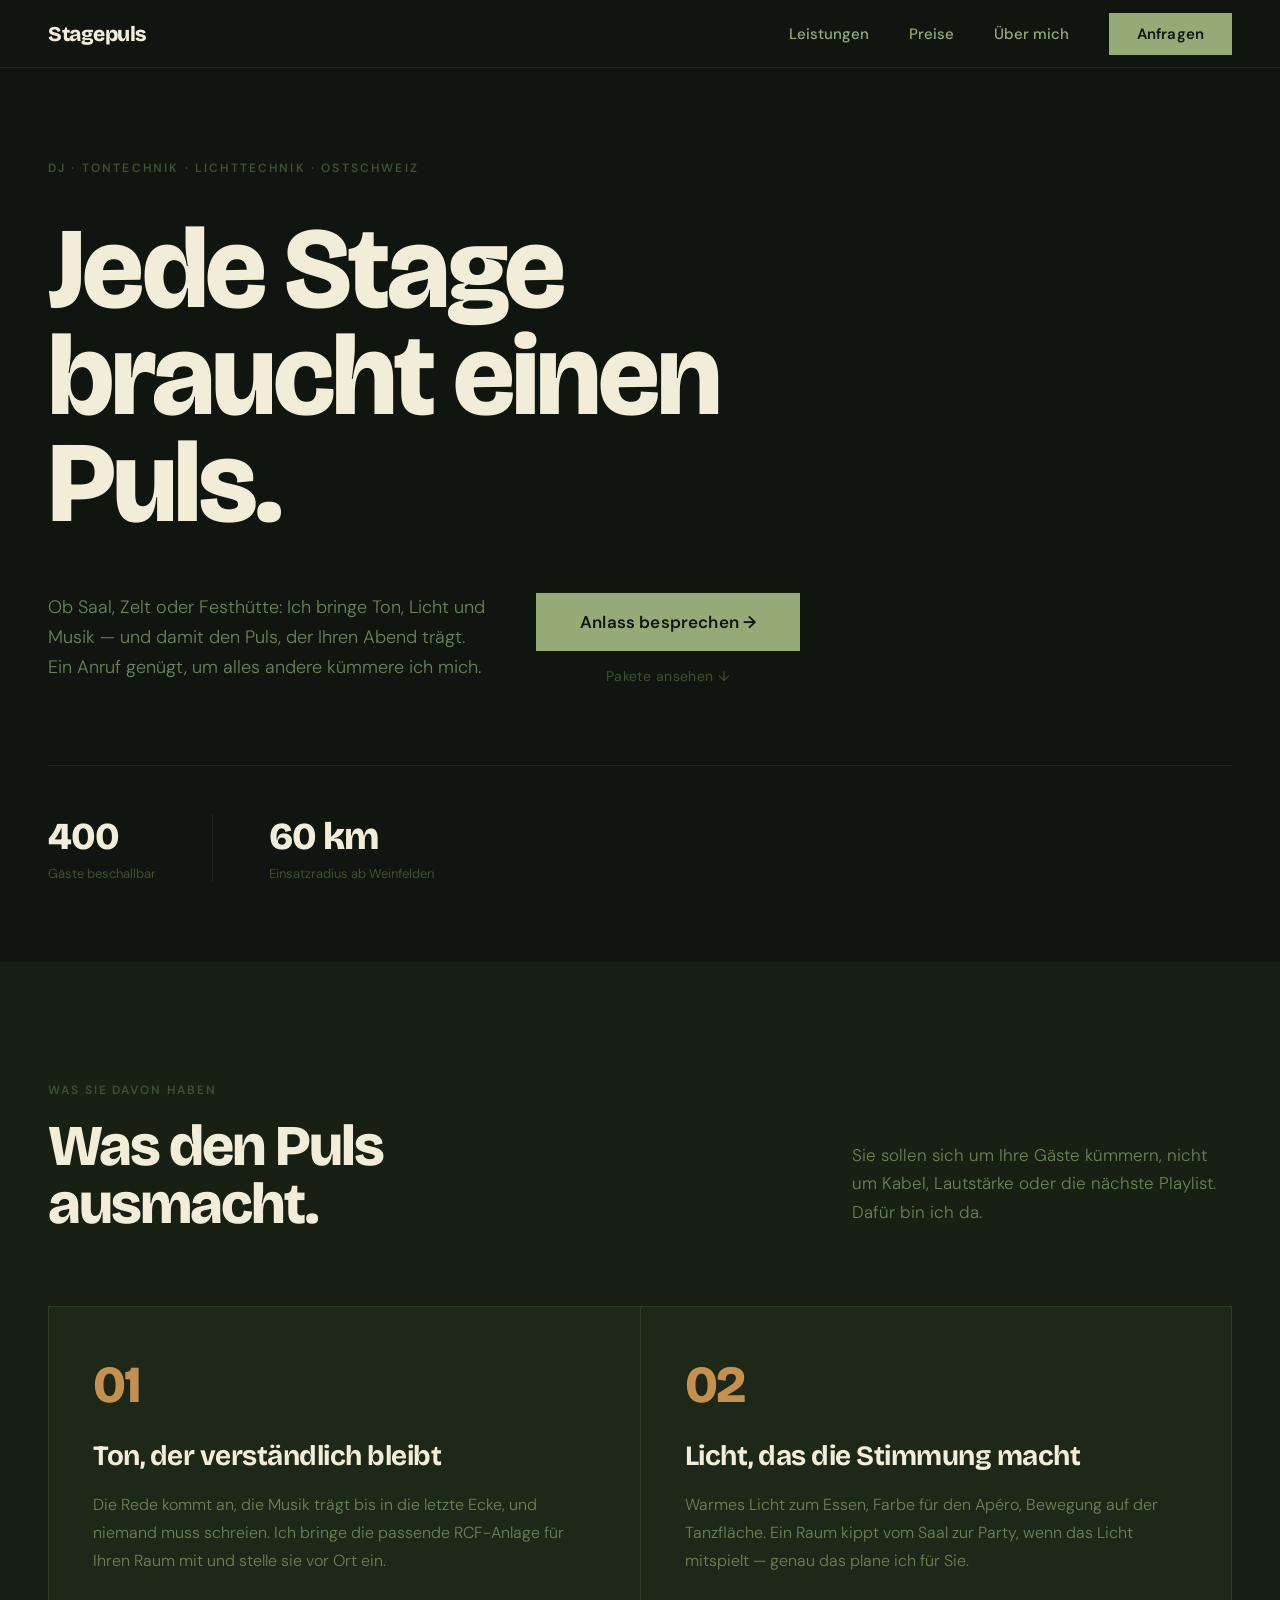
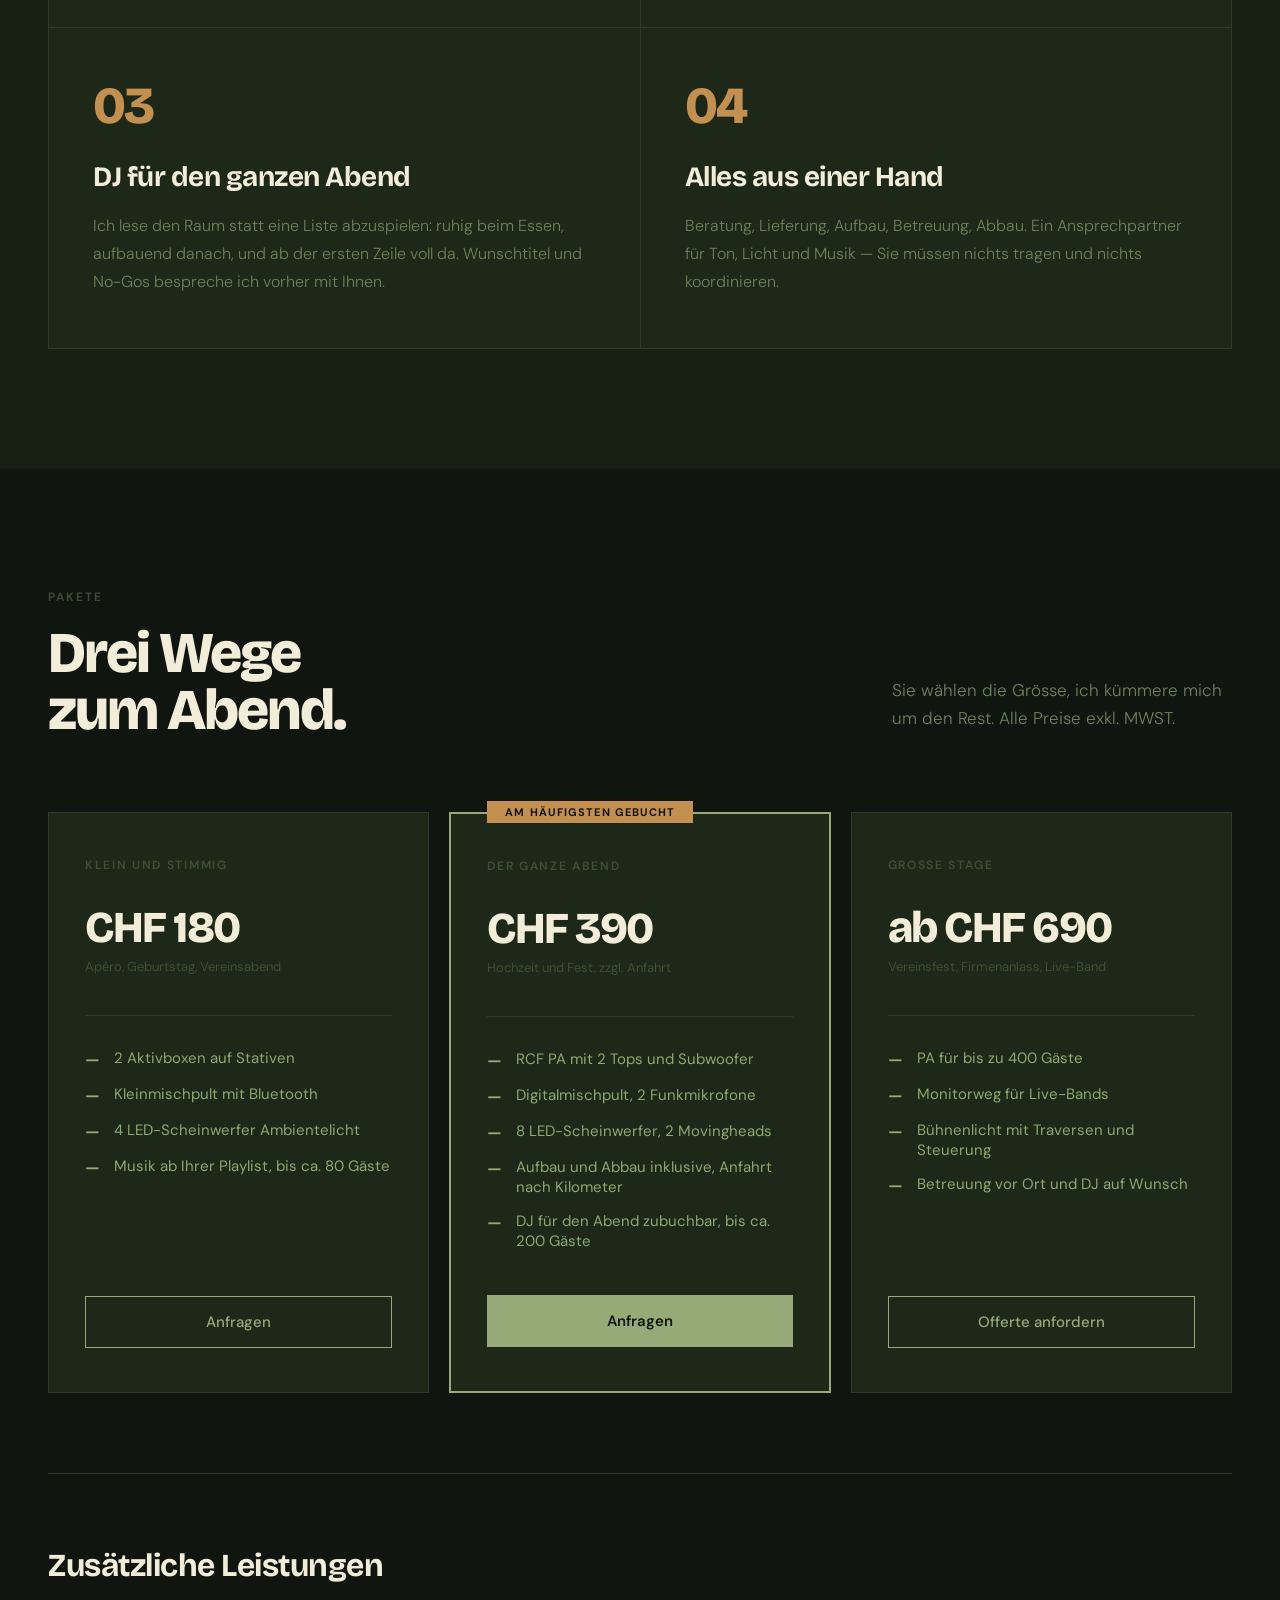
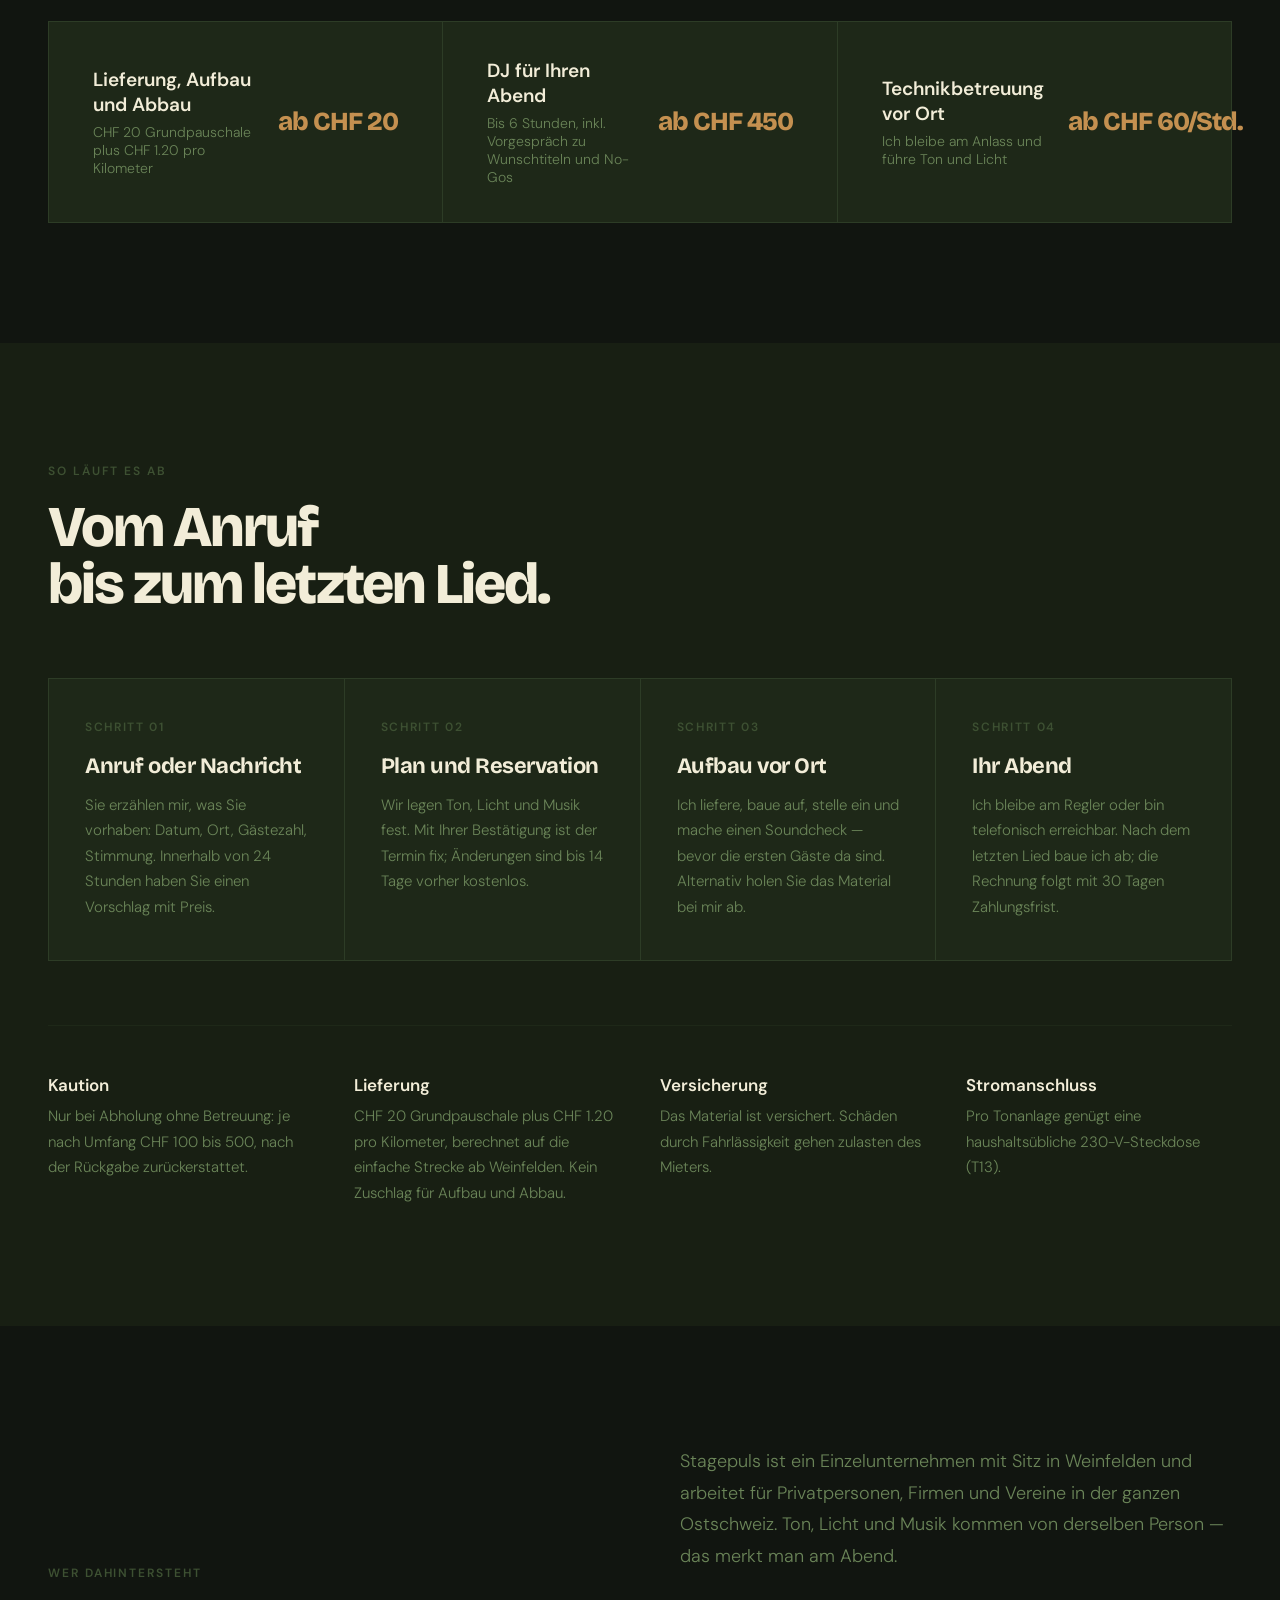
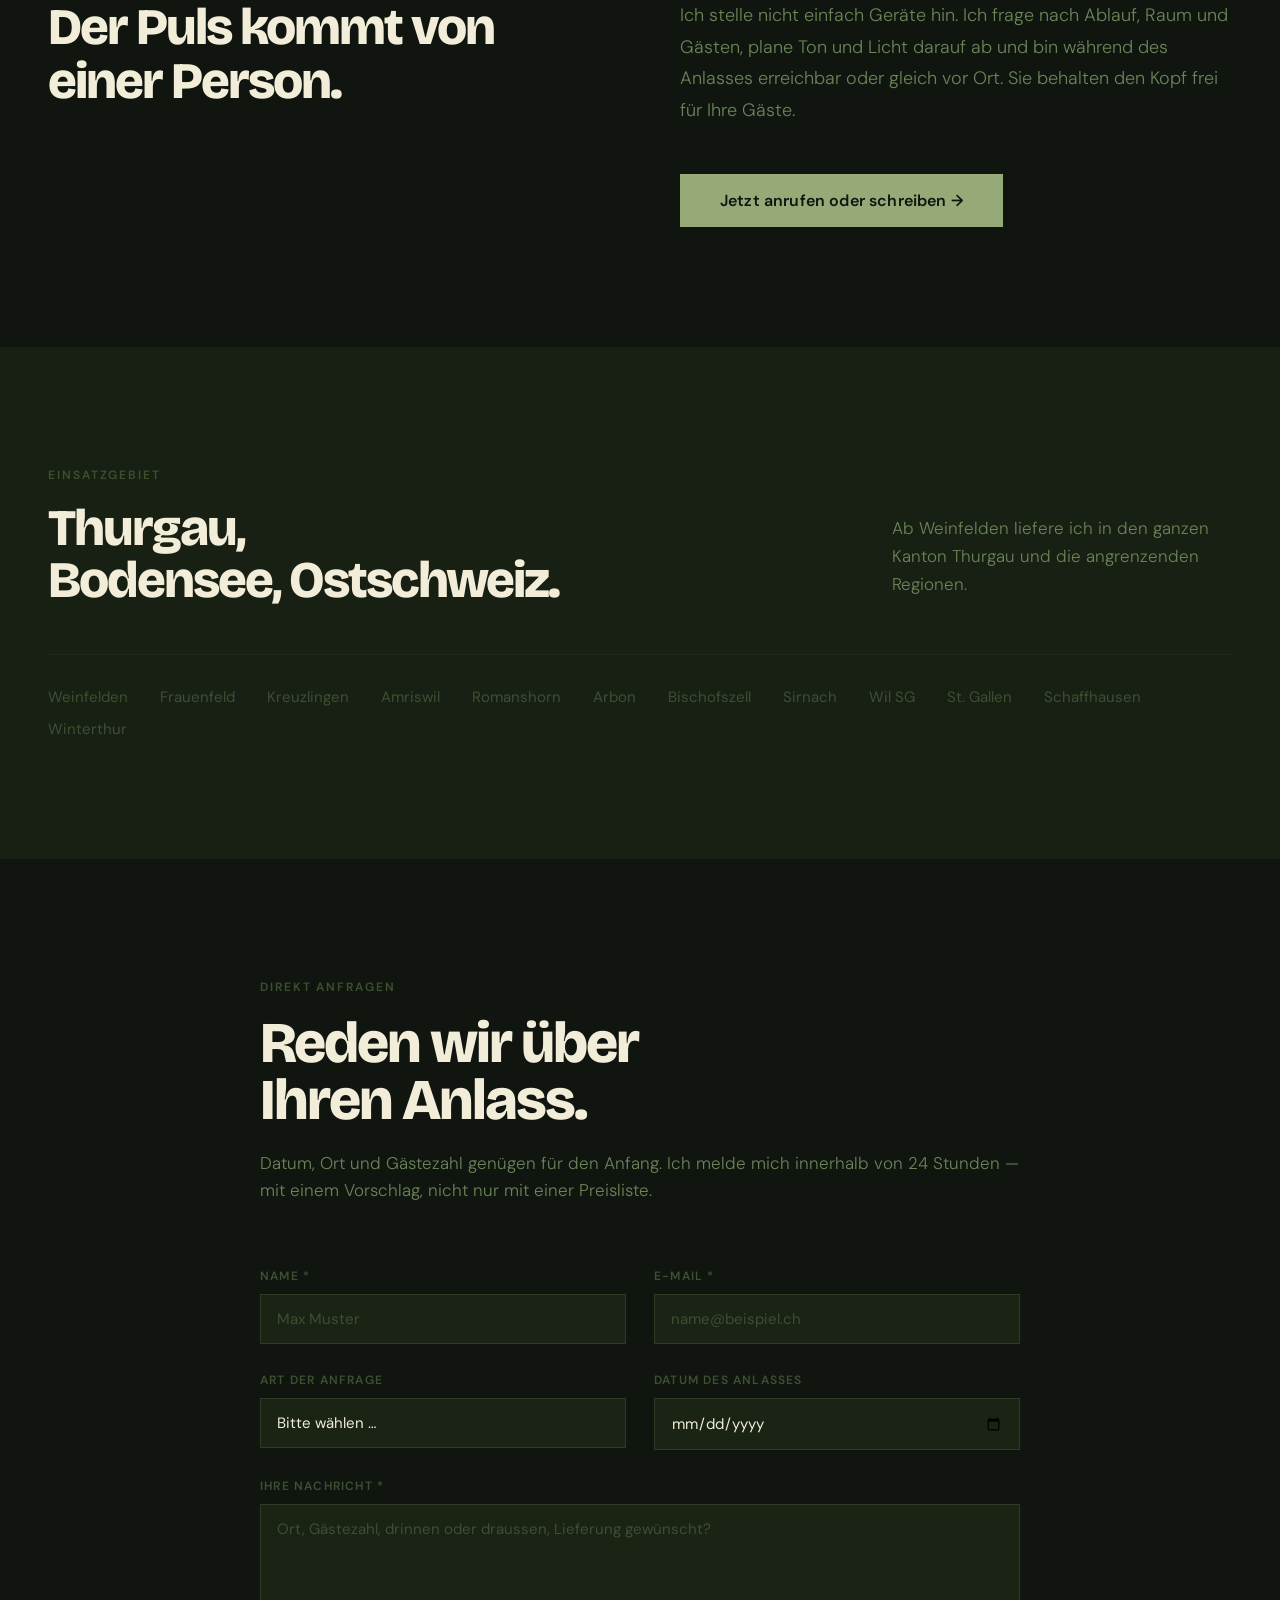
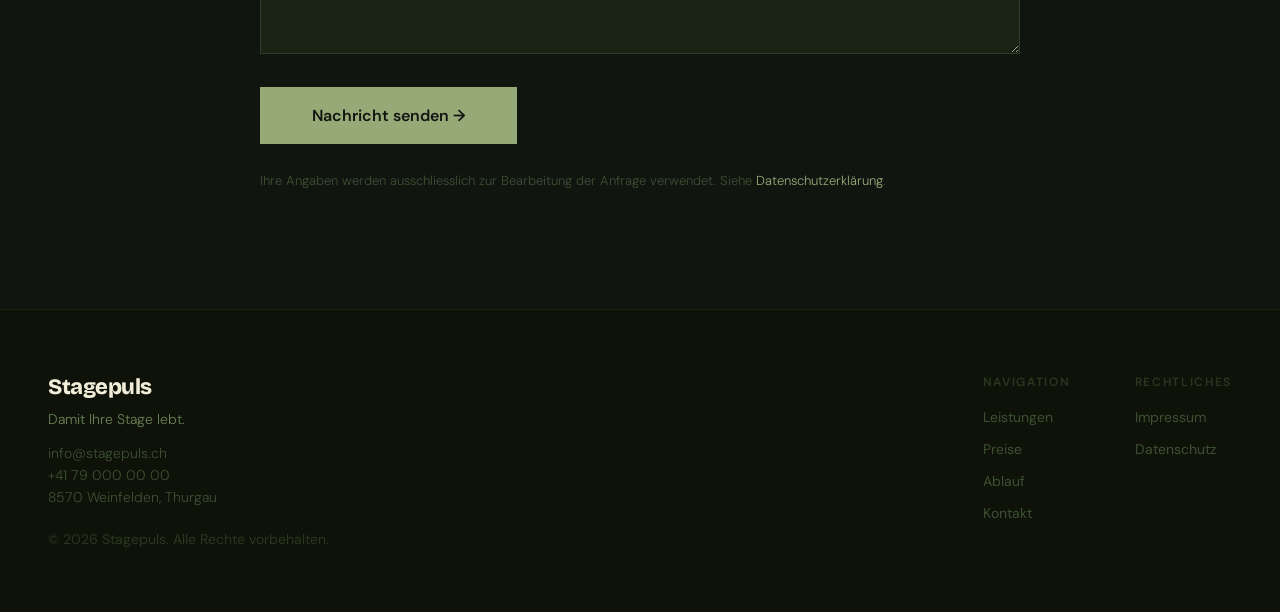
==== index.html @ b359ba01 "Add Stagepuls website as static HTML/CSS/JS Converts the design canvas draft into a plain multi-page" ====
<!DOCTYPE html>
<html lang="de-CH">
<head>
<meta charset="utf-8">
<meta name="viewport" content="width=device-width, initial-scale=1">
<title>Stagepuls — DJ, Ton- und Lichttechnik für Ihren Anlass | Weinfelden, Thurgau</title>
<meta name="description" content="Stagepuls aus Weinfelden sorgt für Stimmung: DJ, Tonanlagen (RCF) und Lichttechnik (Eurolite) für Hochzeiten, Firmenanlässe und Vereinsfeste in Thurgau, am Bodensee und in der Ostschweiz — geliefert, aufgebaut und betreut.">
<meta name="keywords" content="DJ Thurgau, DJ Hochzeit Ostschweiz, PA-System mieten Thurgau, Lichttechnik mieten Weinfelden, Eventtechnik Ostschweiz, Tonanlage mieten Bodensee">
<link rel="canonical" href="https://stagepuls.ch/">
<link rel="preconnect" href="https://fonts.googleapis.com">
<link rel="preconnect" href="https://fonts.gstatic.com" crossorigin>
<link href="https://fonts.googleapis.com/css2?family=Bricolage+Grotesque:opsz,wght@12..96,400;12..96,600;12..96,700;12..96,800&family=DM+Sans:wght@300;400;500;600&display=swap" rel="stylesheet">
<link rel="stylesheet" href="assets/style.css">
</head>
<body>

<nav class="nav">
  <a href="#" class="nav__logo">Stagepuls</a>
  <div class="nav__links">
    <a href="#leistungen" class="nav__link">Leistungen</a>
    <a href="#preise" class="nav__link">Preise</a>
    <a href="#ueber" class="nav__link">Über mich</a>
    <button type="button" class="btn btn--primary" data-open-modal>Anfragen</button>
  </div>
</nav>

<section class="hero">
  <div class="hero__inner">
    <p class="hero__eyebrow" data-hero-animate data-delay="0">DJ · Tontechnik · Lichttechnik · Ostschweiz</p>
    <h1 class="hero__title" data-hero-animate data-delay="80">Jede Stage<br>braucht einen<br>Puls.</h1>
    <div class="hero__row" data-hero-animate data-delay="160">
      <p class="hero__lead">Ob Saal, Zelt oder Festhütte: Ich bringe Ton, Licht und Musik — und damit den Puls, der Ihren Abend trägt. Ein Anruf genügt, um alles andere kümmere ich mich.</p>
      <div class="hero__actions">
        <button type="button" class="btn btn--primary btn--hero" data-open-modal>Anlass besprechen →</button>
        <a href="#preise" class="hero__link">Pakete ansehen ↓</a>
      </div>
    </div>
    <div class="hero__stats" data-hero-animate data-delay="240">
      <div class="hero__stat">
        <p class="hero__stat-num">400</p>
        <p class="hero__stat-label">Gäste beschallbar</p>
      </div>
      <div class="hero__stat">
        <p class="hero__stat-num">60 km</p>
        <p class="hero__stat-label">Einsatzradius ab Weinfelden</p>
      </div>
    </div>
  </div>
</section>

<section id="leistungen" class="section section--dark">
  <div class="section__inner">
    <div class="section__head" data-animate data-delay="0">
      <div>
        <p class="eyebrow">Was Sie davon haben</p>
        <h2 class="section__title">Was den Puls<br>ausmacht.</h2>
      </div>
      <p class="section__desc">Sie sollen sich um Ihre Gäste kümmern, nicht um Kabel, Lautstärke oder die nächste Playlist. Dafür bin ich da.</p>
    </div>
    <div class="grid-2">
      <div class="card" data-animate data-delay="0">
        <p class="card__num">01</p>
        <h3 class="card__title">Ton, der verständlich bleibt</h3>
        <p class="card__text">Die Rede kommt an, die Musik trägt bis in die letzte Ecke, und niemand muss schreien. Ich bringe die passende RCF-Anlage für Ihren Raum mit und stelle sie vor Ort ein.</p>
      </div>
      <div class="card" data-animate data-delay="100">
        <p class="card__num">02</p>
        <h3 class="card__title">Licht, das die Stimmung macht</h3>
        <p class="card__text">Warmes Licht zum Essen, Farbe für den Apéro, Bewegung auf der Tanzfläche. Ein Raum kippt vom Saal zur Party, wenn das Licht mitspielt — genau das plane ich für Sie.</p>
      </div>
      <div class="card" data-animate data-delay="200">
        <p class="card__num">03</p>
        <h3 class="card__title">DJ für den ganzen Abend</h3>
        <p class="card__text">Ich lese den Raum statt eine Liste abzuspielen: ruhig beim Essen, aufbauend danach, und ab der ersten Zeile voll da. Wunschtitel und No-Gos bespreche ich vorher mit Ihnen.</p>
      </div>
      <div class="card" data-animate data-delay="300">
        <p class="card__num">04</p>
        <h3 class="card__title">Alles aus einer Hand</h3>
        <p class="card__text">Beratung, Lieferung, Aufbau, Betreuung, Abbau. Ein Ansprechpartner für Ton, Licht und Musik — Sie müssen nichts tragen und nichts koordinieren.</p>
      </div>
    </div>
  </div>
</section>

<section id="preise" class="section section--darker">
  <div class="section__inner">
    <div data-animate data-delay="0">
      <p class="eyebrow">Pakete</p>
      <div class="section__head">
        <h2 class="section__title">Drei Wege<br>zum Abend.</h2>
        <p class="section__desc" style="max-width:340px;">Sie wählen die Grösse, ich kümmere mich um den Rest. Alle Preise exkl. MWST.</p>
      </div>
    </div>

    <div class="pricing-grid">

      <div class="price-card" data-animate data-delay="0">
        <p class="price-card__label">Klein und stimmig</p>
        <p class="price-card__price">CHF 180</p>
        <p class="price-card__sub">Apéro, Geburtstag, Vereinsabend</p>
        <div class="price-card__list">
          <div class="price-card__item"><span class="price-card__dash">—</span><p class="price-card__item-text">2 Aktivboxen auf Stativen</p></div>
          <div class="price-card__item"><span class="price-card__dash">—</span><p class="price-card__item-text">Kleinmischpult mit Bluetooth</p></div>
          <div class="price-card__item"><span class="price-card__dash">—</span><p class="price-card__item-text">4 LED-Scheinwerfer Ambientelicht</p></div>
          <div class="price-card__item"><span class="price-card__dash">—</span><p class="price-card__item-text">Musik ab Ihrer Playlist, bis ca. 80 Gäste</p></div>
        </div>
        <button type="button" class="btn--outline" data-open-modal>Anfragen</button>
      </div>

      <div class="price-card price-card--featured" data-animate data-delay="100">
        <div class="price-card__badge">Am häufigsten gebucht</div>
        <p class="price-card__label">Der ganze Abend</p>
        <p class="price-card__price">CHF 390</p>
        <p class="price-card__sub">Hochzeit und Fest, zzgl. Anfahrt</p>
        <div class="price-card__list">
          <div class="price-card__item"><span class="price-card__dash">—</span><p class="price-card__item-text">RCF PA mit 2 Tops und Subwoofer</p></div>
          <div class="price-card__item"><span class="price-card__dash">—</span><p class="price-card__item-text">Digitalmischpult, 2 Funkmikrofone</p></div>
          <div class="price-card__item"><span class="price-card__dash">—</span><p class="price-card__item-text">8 LED-Scheinwerfer, 2 Movingheads</p></div>
          <div class="price-card__item"><span class="price-card__dash">—</span><p class="price-card__item-text">Aufbau und Abbau inklusive, Anfahrt nach Kilometer</p></div>
          <div class="price-card__item"><span class="price-card__dash">—</span><p class="price-card__item-text">DJ für den Abend zubuchbar, bis ca. 200 Gäste</p></div>
        </div>
        <button type="button" class="btn--filled" data-open-modal>Anfragen</button>
      </div>

      <div class="price-card" data-animate data-delay="200">
        <p class="price-card__label">Grosse Stage</p>
        <p class="price-card__price">ab CHF 690</p>
        <p class="price-card__sub">Vereinsfest, Firmenanlass, Live-Band</p>
        <div class="price-card__list">
          <div class="price-card__item"><span class="price-card__dash">—</span><p class="price-card__item-text">PA für bis zu 400 Gäste</p></div>
          <div class="price-card__item"><span class="price-card__dash">—</span><p class="price-card__item-text">Monitorweg für Live-Bands</p></div>
          <div class="price-card__item"><span class="price-card__dash">—</span><p class="price-card__item-text">Bühnenlicht mit Traversen und Steuerung</p></div>
          <div class="price-card__item"><span class="price-card__dash">—</span><p class="price-card__item-text">Betreuung vor Ort und DJ auf Wunsch</p></div>
        </div>
        <button type="button" class="btn--outline" data-open-modal>Offerte anfordern</button>
      </div>

    </div>

    <div class="extras" data-animate data-delay="0">
      <h3 class="extras__title">Zusätzliche Leistungen</h3>
      <div class="extras-grid">
        <div class="extra-item">
          <div>
            <p class="extra-item__title">Lieferung, Aufbau und Abbau</p>
            <p class="extra-item__desc">CHF 20 Grundpauschale plus CHF 1.20 pro Kilometer</p>
          </div>
          <p class="extra-item__price">ab CHF 20</p>
        </div>
        <div class="extra-item">
          <div>
            <p class="extra-item__title">DJ für Ihren Abend</p>
            <p class="extra-item__desc">Bis 6 Stunden, inkl. Vorgespräch zu Wunschtiteln und No-Gos</p>
          </div>
          <p class="extra-item__price">ab CHF 450</p>
        </div>
        <div class="extra-item">
          <div>
            <p class="extra-item__title">Technikbetreuung vor Ort</p>
            <p class="extra-item__desc">Ich bleibe am Anlass und führe Ton und Licht</p>
          </div>
          <p class="extra-item__price">ab CHF 60/Std.</p>
        </div>
      </div>
    </div>
  </div>
</section>

<section id="ablauf" class="section section--dark">
  <div class="section__inner">
    <div data-animate data-delay="0" style="margin-bottom:64px;">
      <p class="eyebrow">So läuft es ab</p>
      <h2 class="section__title">Vom Anruf<br>bis zum letzten Lied.</h2>
    </div>
    <div class="steps-grid">
      <div class="step" data-animate data-delay="0">
        <p class="step__label">Schritt 01</p>
        <h3 class="step__title">Anruf oder Nachricht</h3>
        <p class="step__text">Sie erzählen mir, was Sie vorhaben: Datum, Ort, Gästezahl, Stimmung. Innerhalb von 24 Stunden haben Sie einen Vorschlag mit Preis.</p>
      </div>
      <div class="step" data-animate data-delay="80">
        <p class="step__label">Schritt 02</p>
        <h3 class="step__title">Plan und Reservation</h3>
        <p class="step__text">Wir legen Ton, Licht und Musik fest. Mit Ihrer Bestätigung ist der Termin fix; Änderungen sind bis 14 Tage vorher kostenlos.</p>
      </div>
      <div class="step" data-animate data-delay="160">
        <p class="step__label">Schritt 03</p>
        <h3 class="step__title">Aufbau vor Ort</h3>
        <p class="step__text">Ich liefere, baue auf, stelle ein und mache einen Soundcheck — bevor die ersten Gäste da sind. Alternativ holen Sie das Material bei mir ab.</p>
      </div>
      <div class="step" data-animate data-delay="240">
        <p class="step__label">Schritt 04</p>
        <h3 class="step__title">Ihr Abend</h3>
        <p class="step__text">Ich bleibe am Regler oder bin telefonisch erreichbar. Nach dem letzten Lied baue ich ab; die Rechnung folgt mit 30 Tagen Zahlungsfrist.</p>
      </div>
    </div>
    <div class="facts-grid" data-animate data-delay="100">
      <div class="fact">
        <p class="fact__title">Kaution</p>
        <p class="fact__text">Nur bei Abholung ohne Betreuung: je nach Umfang CHF 100 bis 500, nach der Rückgabe zurückerstattet.</p>
      </div>
      <div class="fact">
        <p class="fact__title">Lieferung</p>
        <p class="fact__text">CHF 20 Grundpauschale plus CHF 1.20 pro Kilometer, berechnet auf die einfache Strecke ab Weinfelden. Kein Zuschlag für Aufbau und Abbau.</p>
      </div>
      <div class="fact">
        <p class="fact__title">Versicherung</p>
        <p class="fact__text">Das Material ist versichert. Schäden durch Fahrlässigkeit gehen zulasten des Mieters.</p>
      </div>
      <div class="fact">
        <p class="fact__title">Stromanschluss</p>
        <p class="fact__text">Pro Tonanlage genügt eine haushaltsübliche 230-V-Steckdose (T13).</p>
      </div>
    </div>
  </div>
</section>

<section id="ueber" class="section section--darker">
  <div class="about-grid">
    <div data-animate data-delay="0">
      <p class="eyebrow">Wer dahintersteht</p>
      <h2 class="about__title">Der Puls kommt von einer Person.</h2>
    </div>
    <div data-animate data-delay="150">
      <p class="about__text">Stagepuls ist ein Einzelunternehmen mit Sitz in Weinfelden und arbeitet für Privatpersonen, Firmen und Vereine in der ganzen Ostschweiz. Ton, Licht und Musik kommen von derselben Person — das merkt man am Abend.</p>
      <p class="about__text" style="margin-bottom:48px;">Ich stelle nicht einfach Geräte hin. Ich frage nach Ablauf, Raum und Gästen, plane Ton und Licht darauf ab und bin während des Anlasses erreichbar oder gleich vor Ort. Sie behalten den Kopf frei für Ihre Gäste.</p>
      <button type="button" class="btn btn--primary btn--about" data-open-modal>Jetzt anrufen oder schreiben →</button>
    </div>
  </div>
</section>

<section id="einsatzgebiet" class="section section--dark">
  <div class="section__inner">
    <div data-animate data-delay="0">
      <p class="eyebrow">Einsatzgebiet</p>
      <div class="section__head" style="margin-bottom:48px;">
        <h2 class="regions-title">Thurgau,<br>Bodensee, Ostschweiz.</h2>
        <p class="section__desc" style="max-width:340px;">Ab Weinfelden liefere ich in den ganzen Kanton Thurgau und die angrenzenden Regionen.</p>
      </div>
      <div class="regions-list">
        <p>Weinfelden</p>
        <p>Frauenfeld</p>
        <p>Kreuzlingen</p>
        <p>Amriswil</p>
        <p>Romanshorn</p>
        <p>Arbon</p>
        <p>Bischofszell</p>
        <p>Sirnach</p>
        <p>Wil SG</p>
        <p>St. Gallen</p>
        <p>Schaffhausen</p>
        <p>Winterthur</p>
      </div>
    </div>
  </div>
</section>

<section id="kontakt" class="section section--darker">
  <div class="contact">
    <div data-animate data-delay="0">
      <p class="eyebrow">Direkt anfragen</p>
      <h2 class="contact__title">Reden wir über<br>Ihren Anlass.</h2>
      <p class="contact__lead">Datum, Ort und Gästezahl genügen für den Anfang. Ich melde mich innerhalb von 24 Stunden — mit einem Vorschlag, nicht nur mit einer Preisliste.</p>
    </div>

    <form action="https://formsubmit.co/info@stagepuls.ch" method="POST" class="form" data-animate data-delay="100">
      <div class="form-row">
        <div class="field">
          <label for="name">Name *</label>
          <input type="text" id="name" name="name" placeholder="Max Muster" required>
        </div>
        <div class="field">
          <label for="email">E-Mail *</label>
          <input type="email" id="email" name="email" placeholder="name@beispiel.ch" required>
        </div>
      </div>
      <div class="form-row">
        <div class="field">
          <label for="anfrage">Art der Anfrage</label>
          <select id="anfrage" name="anfrage">
            <option value="">Bitte wählen …</option>
            <option value="ton">Tonanlage</option>
            <option value="licht">Lichttechnik</option>
            <option value="tonlicht">Ton und Licht</option>
            <option value="dj">DJ für den Abend</option>
            <option value="paket-klein">Paket Klein und stimmig</option>
            <option value="paket-abend">Paket Der ganze Abend</option>
            <option value="paket-buehne">Paket Grosse Stage</option>
            <option value="beratung">Allgemeine Anfrage</option>
          </select>
        </div>
        <div class="field">
          <label for="datum">Datum des Anlasses</label>
          <input type="date" id="datum" name="datum">
        </div>
      </div>
      <div class="field">
        <label for="nachricht">Ihre Nachricht *</label>
        <textarea id="nachricht" name="nachricht" placeholder="Ort, Gästezahl, drinnen oder draussen, Lieferung gewünscht?" rows="6" required></textarea>
      </div>
      <button type="submit" class="btn--submit">Nachricht senden →</button>
      <p class="form-note">Ihre Angaben werden ausschliesslich zur Bearbeitung der Anfrage verwendet. Siehe <a href="datenschutz.html">Datenschutzerklärung</a>.</p>
    </form>
  </div>
</section>

<footer class="footer">
  <div class="footer__inner">
    <div>
      <p class="footer__brand">Stagepuls</p>
      <p class="footer__tagline">Damit Ihre Stage lebt.</p>
      <div class="footer__meta">
        <p>info@stagepuls.ch</p>
        <p>+41 79 000 00 00</p>
        <p>8570 Weinfelden, Thurgau</p>
      </div>
      <p class="footer__copy">© 2026 Stagepuls. Alle Rechte vorbehalten.</p>
    </div>
    <div class="footer__cols">
      <div class="footer__col">
        <p class="footer__col-title">Navigation</p>
        <a href="#leistungen">Leistungen</a>
        <a href="#preise">Preise</a>
        <a href="#ablauf">Ablauf</a>
        <a href="#kontakt">Kontakt</a>
      </div>
      <div class="footer__col">
        <p class="footer__col-title">Rechtliches</p>
        <a href="impressum.html">Impressum</a>
        <a href="datenschutz.html">Datenschutz</a>
      </div>
    </div>
  </div>
</footer>

<div id="anfrage-modal" class="modal-overlay" data-close-modal>
  <div class="modal">
    <button type="button" class="modal__close" data-close-modal aria-label="Schliessen">×</button>
    <p class="modal__eyebrow">Anfrage</p>
    <h3 class="modal__title">Reden wir über<br>Ihren Anlass.</h3>
    <form action="https://formsubmit.co/info@stagepuls.ch" method="POST" class="form">
      <div class="field">
        <label for="modal-name">Name *</label>
        <input type="text" id="modal-name" name="name" placeholder="Max Muster" required>
      </div>
      <div class="field">
        <label for="modal-email">E-Mail *</label>
        <input type="email" id="modal-email" name="email" placeholder="name@beispiel.ch" required>
      </div>
      <div class="field">
        <label for="modal-anfrage">Art der Anfrage</label>
        <select id="modal-anfrage" name="anfrage">
          <option value="">Bitte wählen …</option>
          <option value="ton">Tonanlage</option>
          <option value="licht">Lichttechnik</option>
          <option value="tonlicht">Ton und Licht</option>
          <option value="dj">DJ für den Abend</option>
          <option value="paket-klein">Paket Klein und stimmig</option>
          <option value="paket-abend">Paket Der ganze Abend</option>
          <option value="paket-buehne">Paket Grosse Stage</option>
          <option value="beratung">Allgemeine Anfrage</option>
        </select>
      </div>
      <div class="field">
        <label for="modal-datum">Datum des Anlasses</label>
        <input type="date" id="modal-datum" name="datum">
      </div>
      <div class="field">
        <label for="modal-nachricht">Nachricht *</label>
        <textarea id="modal-nachricht" name="nachricht" placeholder="Ort, Gästezahl, Lieferung gewünscht?" rows="5" required></textarea>
      </div>
      <button type="submit" class="btn--submit">Nachricht senden →</button>
    </form>
  </div>
</div>

<script src="assets/script.js"></script>
</body>
</html>
---- assets/style.css ----
/* Stagepuls — global styles */

:root {
  --bg-darkest: #111510;
  --bg-dark: #181f13;
  --bg-card: #1e2818;
  --bg-card-hover: #242f1c;
  --bg-input: #1a2314;
  --bg-footer: #0e1209;
  --border: #2d3c26;
  --border-soft: #1e2818;
  --border-footer: #1a2214;
  --text: #f2edd8;
  --text-muted: #6a8458;
  --text-muted-light: #8aaa70;
  --text-dim: #3d5032;
  --text-dimmer: #2a3820;
  --accent: #96aa78;
  --accent-hover: #aac484;
  --gold: #c49050;
  --font-heading: 'Bricolage Grotesque', sans-serif;
  --font-body: 'DM Sans', system-ui, sans-serif;
}

*, *::before, *::after {
  box-sizing: border-box;
  margin: 0;
  padding: 0;
}

html {
  scroll-behavior: smooth;
}

body {
  background: var(--bg-dark);
  color: var(--text);
  font-family: var(--font-body);
  -webkit-font-smoothing: antialiased;
}

section, footer {
  scroll-margin-top: 80px;
}

::placeholder {
  color: var(--text-dim);
}

input, select, textarea, button {
  font-family: inherit;
}

a {
  color: inherit;
  text-decoration: none;
}

a:hover {
  color: var(--accent);
}

option {
  background: #1e2818;
  color: var(--text);
}

@keyframes fadeIn {
  from { opacity: 0; }
  to { opacity: 1; }
}

/* Reveal-on-scroll animation base state */
[data-animate], [data-hero-animate] {
  opacity: 0;
  transform: translateY(36px);
  transition: opacity 0.7s ease, transform 0.7s ease;
}

[data-hero-animate] {
  transform: translateY(28px);
}

[data-animate].is-visible, [data-hero-animate].is-visible {
  opacity: 1;
  transform: translateY(0);
}

/* Navigation */
.nav {
  position: fixed;
  top: 0;
  left: 0;
  right: 0;
  z-index: 1000;
  background: var(--bg-darkest);
  border-bottom: 1px solid var(--border-soft);
  height: 68px;
  display: flex;
  align-items: center;
  padding: 0 48px;
  justify-content: space-between;
  gap: 24px;
}

.nav__logo {
  font-family: var(--font-heading);
  font-weight: 800;
  font-size: 21px;
  color: var(--text);
  letter-spacing: -0.5px;
}

.nav__links {
  display: flex;
  align-items: center;
  gap: 40px;
}

.nav__link {
  font-size: 15px;
  font-weight: 500;
  color: var(--accent);
  transition: opacity 0.15s;
}

.nav__link:hover {
  opacity: 0.65;
  color: var(--accent);
}

.btn {
  border: none;
  cursor: pointer;
  letter-spacing: 0.01em;
  font-weight: 600;
}

.btn--primary {
  background: var(--accent);
  color: var(--bg-darkest);
  padding: 11px 28px;
  font-size: 15px;
  transition: background 0.15s;
}

.btn--primary:hover {
  background: var(--accent-hover);
  color: var(--bg-darkest);
}

/* Hero */
.hero {
  background: var(--bg-darkest);
  min-height: 100vh;
  display: flex;
  flex-direction: column;
  justify-content: flex-end;
  padding: 0 48px 80px;
}

.hero__inner {
  max-width: 1200px;
  margin: 0 auto;
  width: 100%;
  padding-top: 160px;
}

.hero__eyebrow {
  font-size: 12px;
  font-weight: 600;
  letter-spacing: 0.18em;
  color: var(--text-dim);
  text-transform: uppercase;
  margin-bottom: 40px;
}

.hero__title {
  font-family: var(--font-heading);
  font-weight: 800;
  font-size: clamp(56px, 9vw, 128px);
  line-height: 0.93;
  color: var(--text);
  letter-spacing: -3px;
  margin-bottom: 56px;
}

.hero__row {
  display: flex;
  align-items: flex-start;
  gap: 48px;
  flex-wrap: wrap;
}

.hero__lead {
  font-size: 18px;
  color: var(--text-muted);
  max-width: 440px;
  line-height: 1.65;
  font-weight: 300;
}

.hero__actions {
  display: flex;
  flex-direction: column;
  gap: 16px;
}

.btn--hero {
  padding: 18px 44px;
  font-size: 17px;
  white-space: nowrap;
}

.hero__link {
  font-size: 14px;
  color: var(--text-dim);
  text-align: center;
  letter-spacing: 0.03em;
  transition: color 0.15s;
}

.hero__link:hover {
  color: var(--accent);
}

.hero__stats {
  margin-top: 80px;
  display: flex;
  gap: 0;
  border-top: 1px solid var(--border-soft);
  padding-top: 48px;
  flex-wrap: wrap;
}

.hero__stat {
  padding-right: 56px;
  border-right: 1px solid var(--border-soft);
}

.hero__stat:last-child {
  padding-right: 0;
  padding-left: 56px;
  border-right: none;
}

.hero__stat-num {
  font-family: var(--font-heading);
  font-weight: 800;
  font-size: 38px;
  color: var(--text);
  letter-spacing: -1px;
}

.hero__stat-label {
  font-size: 13px;
  color: var(--text-dim);
  margin-top: 6px;
}

/* Generic section */
.section {
  padding: 120px 48px;
}

.section--dark {
  background: var(--bg-dark);
}

.section--darker {
  background: var(--bg-darkest);
}

.section__inner {
  max-width: 1200px;
  margin: 0 auto;
  width: 100%;
}

.eyebrow {
  font-size: 12px;
  font-weight: 600;
  letter-spacing: 0.16em;
  color: var(--text-dim);
  text-transform: uppercase;
  margin-bottom: 20px;
}

.section__head {
  display: flex;
  justify-content: space-between;
  align-items: flex-end;
  margin-bottom: 72px;
  gap: 40px;
  flex-wrap: wrap;
}

.section__title {
  font-family: var(--font-heading);
  font-weight: 800;
  font-size: clamp(36px, 4.5vw, 68px);
  line-height: 1.0;
  letter-spacing: -2px;
  color: var(--text);
}

.section__desc {
  font-size: 17px;
  color: var(--text-muted);
  max-width: 380px;
  line-height: 1.65;
  font-weight: 300;
  padding-bottom: 8px;
}

/* Leistungen grid */
.grid-2 {
  display: grid;
  grid-template-columns: repeat(auto-fit, minmax(440px, 1fr));
  gap: 1px;
  background: var(--border);
  border: 1px solid var(--border);
}

.card {
  background: var(--bg-card);
  padding: 52px 44px;
  transition: background 0.2s;
}

.card:hover {
  background: var(--bg-card-hover);
}

.card__num {
  font-family: var(--font-heading);
  font-weight: 800;
  font-size: 52px;
  color: var(--gold);
  margin-bottom: 28px;
  line-height: 1;
  letter-spacing: -2px;
}

.card__title {
  font-family: var(--font-heading);
  font-weight: 700;
  font-size: 28px;
  margin-bottom: 18px;
  letter-spacing: -0.5px;
  color: var(--text);
}

.card__text {
  font-size: 16px;
  color: var(--text-muted);
  line-height: 1.75;
  font-weight: 300;
}

/* Pricing */
.pricing-grid {
  display: grid;
  grid-template-columns: repeat(auto-fit, minmax(280px, 1fr));
  gap: 20px;
  margin-bottom: 80px;
}

.price-card {
  border: 1px solid var(--border);
  padding: 44px 36px;
  background: var(--bg-card);
  display: flex;
  flex-direction: column;
  transition: border-color 0.2s;
  position: relative;
}

.price-card:hover {
  border-color: var(--accent);
}

.price-card--featured {
  border: 2px solid var(--accent);
}

.price-card--featured:hover {
  border-color: var(--accent);
}

.price-card__badge {
  position: absolute;
  top: -13px;
  left: 36px;
  background: var(--gold);
  padding: 4px 18px;
  font-size: 11px;
  font-weight: 700;
  letter-spacing: 0.1em;
  text-transform: uppercase;
  color: var(--bg-darkest);
}

.price-card__label {
  font-size: 12px;
  font-weight: 600;
  letter-spacing: 0.14em;
  color: var(--text-dim);
  text-transform: uppercase;
  margin-bottom: 28px;
}

.price-card__price {
  font-family: var(--font-heading);
  font-weight: 800;
  font-size: 44px;
  letter-spacing: -1.5px;
  color: var(--text);
  margin-bottom: 4px;
}

.price-card__sub {
  font-size: 13px;
  color: var(--text-dim);
  margin-bottom: 40px;
}

.price-card__list {
  display: flex;
  flex-direction: column;
  gap: 14px;
  margin-bottom: 44px;
  border-top: 1px solid var(--border);
  padding-top: 32px;
  flex: 1;
}

.price-card__item {
  display: flex;
  gap: 14px;
  align-items: flex-start;
}

.price-card__dash {
  color: var(--accent);
  font-weight: 700;
  flex-shrink: 0;
  margin-top: 1px;
}

.price-card__item-text {
  font-size: 15px;
  color: var(--text-muted-light);
}

.btn--outline {
  width: 100%;
  border: 1.5px solid var(--accent);
  background: transparent;
  color: var(--accent);
  padding: 15px;
  font-size: 15px;
  font-weight: 500;
  cursor: pointer;
  transition: all 0.15s;
}

.btn--outline:hover {
  background: var(--accent);
  color: var(--bg-darkest);
}

.btn--filled {
  width: 100%;
  border: 1.5px solid var(--accent);
  background: var(--accent);
  color: var(--bg-darkest);
  padding: 15px;
  font-size: 15px;
  font-weight: 600;
  cursor: pointer;
  transition: all 0.15s;
}

.btn--filled:hover {
  background: var(--accent-hover);
  border-color: var(--accent-hover);
}

/* Additional services */
.extras {
  border-top: 1px solid var(--border);
  padding-top: 72px;
}

.extras__title {
  font-family: var(--font-heading);
  font-weight: 700;
  font-size: 32px;
  letter-spacing: -0.5px;
  margin-bottom: 36px;
  color: var(--text);
}

.extras-grid {
  display: grid;
  grid-template-columns: repeat(auto-fit, minmax(340px, 1fr));
  gap: 1px;
  background: var(--border);
  border: 1px solid var(--border);
}

.extra-item {
  background: var(--bg-card);
  padding: 36px 44px;
  display: flex;
  justify-content: space-between;
  align-items: center;
  gap: 24px;
  transition: background 0.2s;
}

.extra-item:hover {
  background: var(--bg-card-hover);
}

.extra-item__title {
  font-weight: 600;
  font-size: 19px;
  margin-bottom: 6px;
  color: var(--text);
}

.extra-item__desc {
  font-size: 14px;
  color: var(--text-muted);
  font-weight: 300;
}

.extra-item__price {
  font-family: var(--font-heading);
  font-weight: 800;
  font-size: 26px;
  white-space: nowrap;
  letter-spacing: -1px;
  color: var(--gold);
}

/* Ablauf */
.steps-grid {
  display: grid;
  grid-template-columns: repeat(auto-fit, minmax(240px, 1fr));
  gap: 1px;
  background: var(--border);
  border: 1px solid var(--border);
  margin-bottom: 64px;
}

.step {
  background: var(--bg-card);
  padding: 40px 36px;
}

.step__label {
  font-size: 12px;
  font-weight: 600;
  letter-spacing: 0.14em;
  color: var(--text-dim);
  text-transform: uppercase;
  margin-bottom: 18px;
}

.step__title {
  font-family: var(--font-heading);
  font-weight: 700;
  font-size: 22px;
  letter-spacing: -0.5px;
  color: var(--text);
  margin-bottom: 14px;
}

.step__text {
  font-size: 15px;
  color: var(--text-muted);
  line-height: 1.7;
  font-weight: 300;
}

.facts-grid {
  display: grid;
  grid-template-columns: repeat(auto-fit, minmax(260px, 1fr));
  gap: 40px;
  border-top: 1px solid var(--border-soft);
  padding-top: 48px;
}

.fact__title {
  font-weight: 600;
  font-size: 17px;
  color: var(--text);
  margin-bottom: 8px;
}

.fact__text {
  font-size: 15px;
  color: var(--text-muted);
  line-height: 1.7;
  font-weight: 300;
}

/* Ueber */
.about-grid {
  max-width: 1200px;
  margin: 0 auto;
  width: 100%;
  display: grid;
  grid-template-columns: repeat(auto-fit, minmax(340px, 1fr));
  gap: 80px;
  align-items: center;
}

.about__title {
  font-family: var(--font-heading);
  font-weight: 800;
  font-size: clamp(36px, 4vw, 60px);
  line-height: 1.05;
  letter-spacing: -2px;
  color: var(--text);
}

.about__text {
  font-size: 18px;
  color: var(--text-muted);
  line-height: 1.75;
  font-weight: 300;
  margin-bottom: 28px;
}

.btn--about {
  padding: 16px 40px;
  font-size: 16px;
}

/* Einsatzgebiet */
.regions-title {
  font-family: var(--font-heading);
  font-weight: 800;
  font-size: clamp(32px, 4vw, 56px);
  line-height: 1.0;
  letter-spacing: -2px;
  color: var(--text);
}

.regions-list {
  display: flex;
  flex-wrap: wrap;
  gap: 12px 32px;
  border-top: 1px solid var(--border-soft);
  padding-top: 32px;
}

.regions-list p {
  font-size: 15px;
  color: var(--text-dim);
}

/* Kontakt / Forms */
.contact {
  max-width: 760px;
  margin: 0 auto;
  width: 100%;
}

.contact__title {
  font-family: var(--font-heading);
  font-weight: 800;
  font-size: clamp(36px, 4.5vw, 64px);
  line-height: 1.0;
  letter-spacing: -2px;
  margin-bottom: 20px;
  color: var(--text);
}

.contact__lead {
  font-size: 17px;
  color: var(--text-muted);
  margin-bottom: 64px;
  line-height: 1.6;
  font-weight: 300;
}

.form {
  display: flex;
  flex-direction: column;
  gap: 28px;
}

.form-row {
  display: grid;
  grid-template-columns: repeat(auto-fit, minmax(240px, 1fr));
  gap: 28px;
}

.field label {
  display: block;
  font-size: 12px;
  font-weight: 600;
  letter-spacing: 0.1em;
  text-transform: uppercase;
  color: var(--text-dim);
  margin-bottom: 10px;
}

.field input,
.field select,
.field textarea {
  width: 100%;
  border: 1px solid var(--border);
  background: var(--bg-input);
  padding: 14px 16px;
  font-size: 15px;
  color: var(--text);
  outline: none;
  transition: border-color 0.15s;
}

.field select {
  appearance: none;
  cursor: pointer;
}

.field input:focus,
.field select:focus,
.field textarea:focus {
  border-color: var(--accent);
}

.field textarea {
  resize: vertical;
}

.btn--submit {
  background: var(--accent);
  color: var(--bg-darkest);
  border: none;
  padding: 18px 52px;
  font-size: 16px;
  font-weight: 600;
  cursor: pointer;
  align-self: flex-start;
  transition: background 0.15s;
}

.btn--submit:hover {
  background: var(--accent-hover);
}

.form-note {
  font-size: 13px;
  color: var(--text-dim);
  font-weight: 300;
}

.form-note a {
  color: var(--accent);
}

/* Legal pages */
.legal {
  background: var(--bg-darkest);
  padding: 160px 48px 120px;
}

.legal__inner {
  max-width: 760px;
  margin: 0 auto;
  width: 100%;
}

.legal__title {
  font-family: var(--font-heading);
  font-weight: 800;
  font-size: clamp(40px, 6vw, 72px);
  line-height: 1.0;
  letter-spacing: -2px;
  color: var(--text);
  margin-bottom: 56px;
}

.legal__intro {
  font-size: 17px;
  color: var(--text-muted);
  line-height: 1.75;
  font-weight: 300;
  margin-bottom: 56px;
}

.legal__blocks {
  display: flex;
  flex-direction: column;
  gap: 40px;
}

.legal__blocks h2 {
  font-family: var(--font-heading);
  font-weight: 700;
  font-size: 22px;
  letter-spacing: -0.5px;
  color: var(--text);
  margin-bottom: 12px;
}

.legal__blocks p {
  font-size: 17px;
  color: var(--text-muted);
  line-height: 1.75;
  font-weight: 300;
}

.legal__stamp {
  font-size: 14px;
  color: var(--text-dimmer);
}

/* Footer */
.footer {
  background: var(--bg-footer);
  padding: 64px 48px;
  border-top: 1px solid var(--border-footer);
}

.footer__inner {
  max-width: 1200px;
  margin: 0 auto;
  width: 100%;
  display: flex;
  justify-content: space-between;
  align-items: flex-start;
  flex-wrap: wrap;
  gap: 48px;
}

.footer__brand {
  font-family: var(--font-heading);
  font-weight: 800;
  font-size: 22px;
  color: var(--text);
  margin-bottom: 10px;
  letter-spacing: -0.5px;
}

.footer__tagline {
  font-size: 14px;
  color: var(--text-muted);
  font-weight: 300;
  margin-bottom: 16px;
}

.footer__meta p {
  font-size: 14px;
  color: var(--text-dim);
  font-weight: 300;
  margin-bottom: 4px;
}

.footer__copy {
  font-size: 14px;
  color: var(--text-dimmer);
  margin-top: 24px;
}

.footer__cols {
  display: flex;
  gap: 64px;
  flex-wrap: wrap;
}

.footer__col {
  display: flex;
  flex-direction: column;
  gap: 14px;
}

.footer__col-title {
  font-size: 12px;
  font-weight: 600;
  letter-spacing: 0.14em;
  text-transform: uppercase;
  color: var(--text-dimmer);
  margin-bottom: 4px;
}

.footer__col a {
  font-size: 14px;
  color: var(--text-dim);
  transition: color 0.15s;
}

.footer__col a:hover {
  color: var(--accent);
}

/* Modal */
.modal-overlay {
  display: none;
  position: fixed;
  inset: 0;
  background: rgba(0, 0, 0, 0.85);
  z-index: 2000;
  align-items: center;
  justify-content: center;
  padding: 24px;
  animation: fadeIn 0.2s ease both;
}

.modal-overlay.is-open {
  display: flex;
}

.modal {
  background: var(--bg-dark);
  border: 1px solid var(--border);
  width: 100%;
  max-width: 640px;
  max-height: 90vh;
  overflow-y: auto;
  padding: 56px 52px;
  position: relative;
}

.modal__close {
  position: absolute;
  top: 20px;
  right: 24px;
  background: none;
  border: none;
  font-size: 28px;
  cursor: pointer;
  color: var(--text-dim);
  line-height: 1;
  transition: color 0.15s;
}

.modal__close:hover {
  color: var(--accent);
}

.modal__eyebrow {
  font-size: 12px;
  font-weight: 600;
  letter-spacing: 0.16em;
  color: var(--text-dim);
  text-transform: uppercase;
  margin-bottom: 16px;
}

.modal__title {
  font-family: var(--font-heading);
  font-weight: 800;
  font-size: 36px;
  letter-spacing: -1px;
  margin-bottom: 40px;
  color: var(--text);
}

.modal .form {
  gap: 22px;
}

/* Responsive */
@media (max-width: 720px) {
  .nav {
    padding: 0 20px;
  }

  .nav__links {
    gap: 20px;
  }

  .section {
    padding: 80px 20px;
  }

  .hero {
    padding: 0 20px 56px;
  }

  .modal {
    padding: 40px 28px;
  }

  .legal {
    padding: 120px 20px 80px;
  }

  .footer {
    padding: 48px 20px;
  }
}
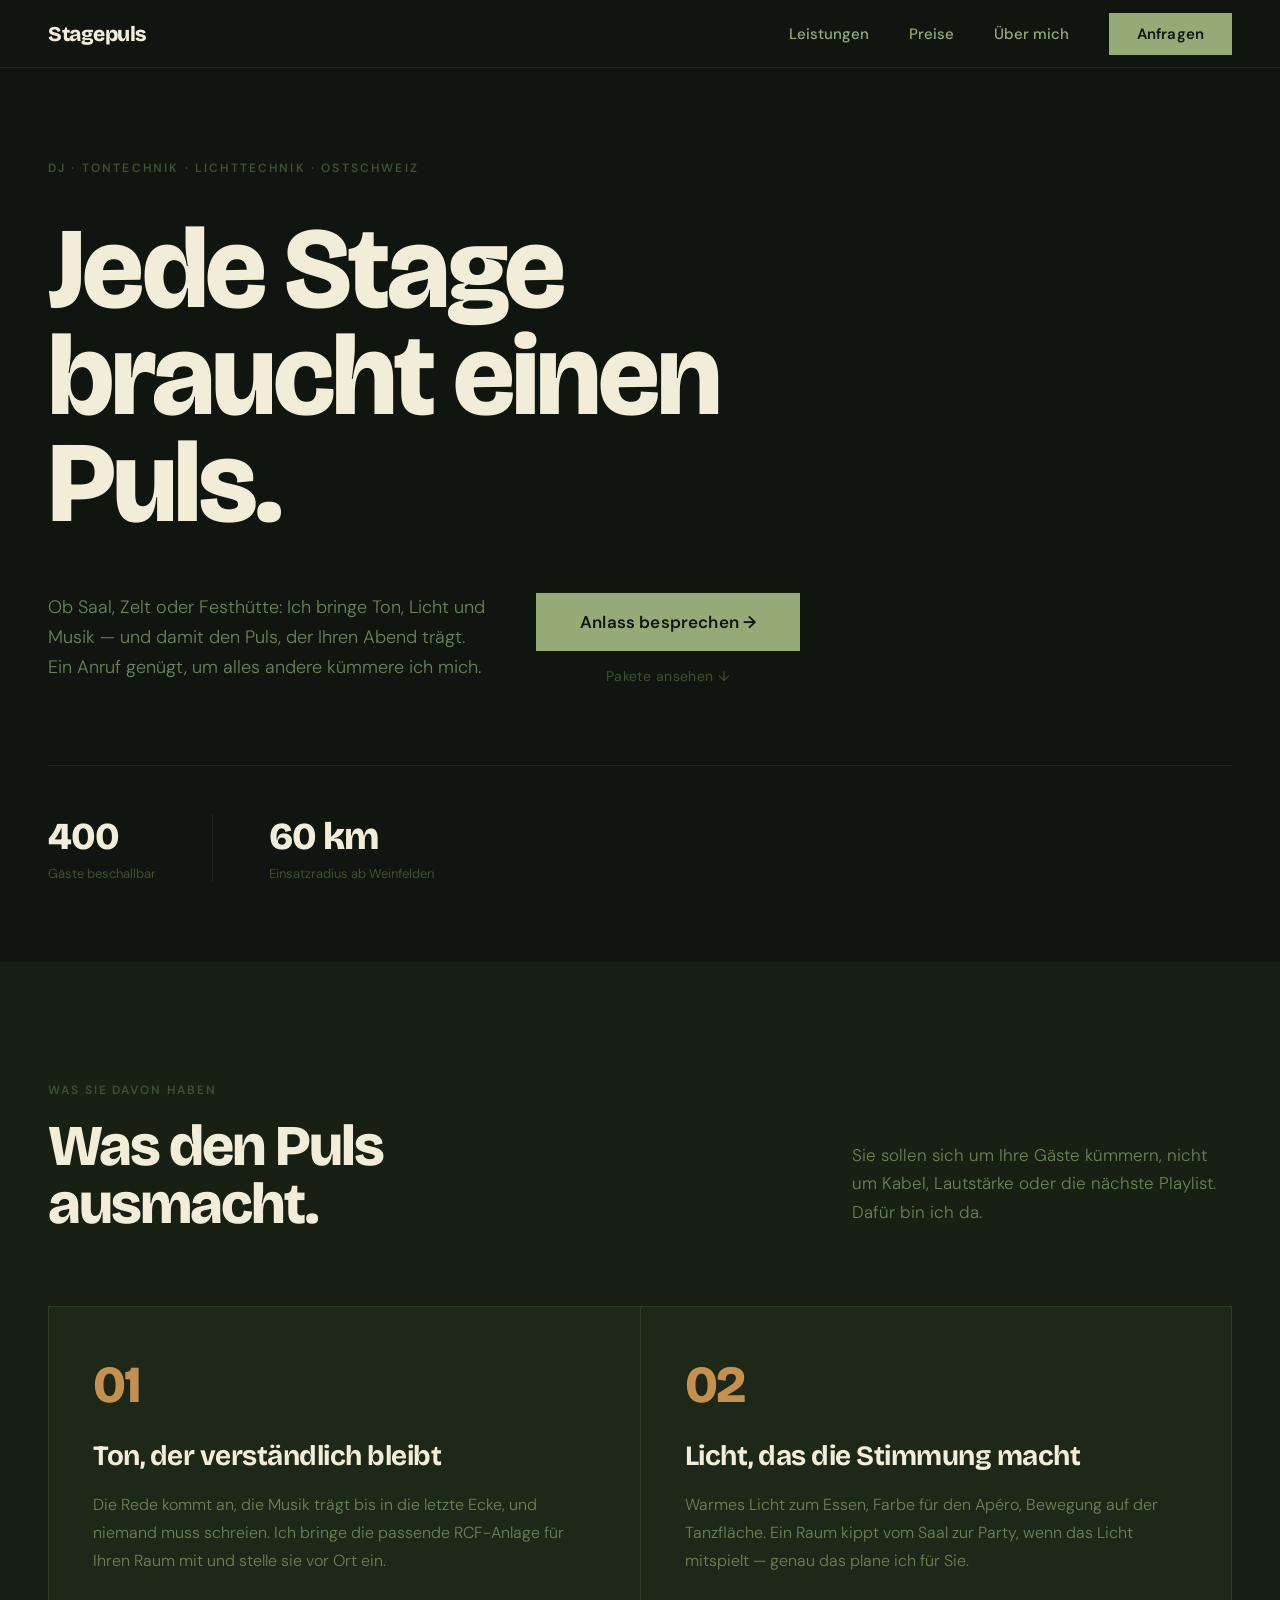
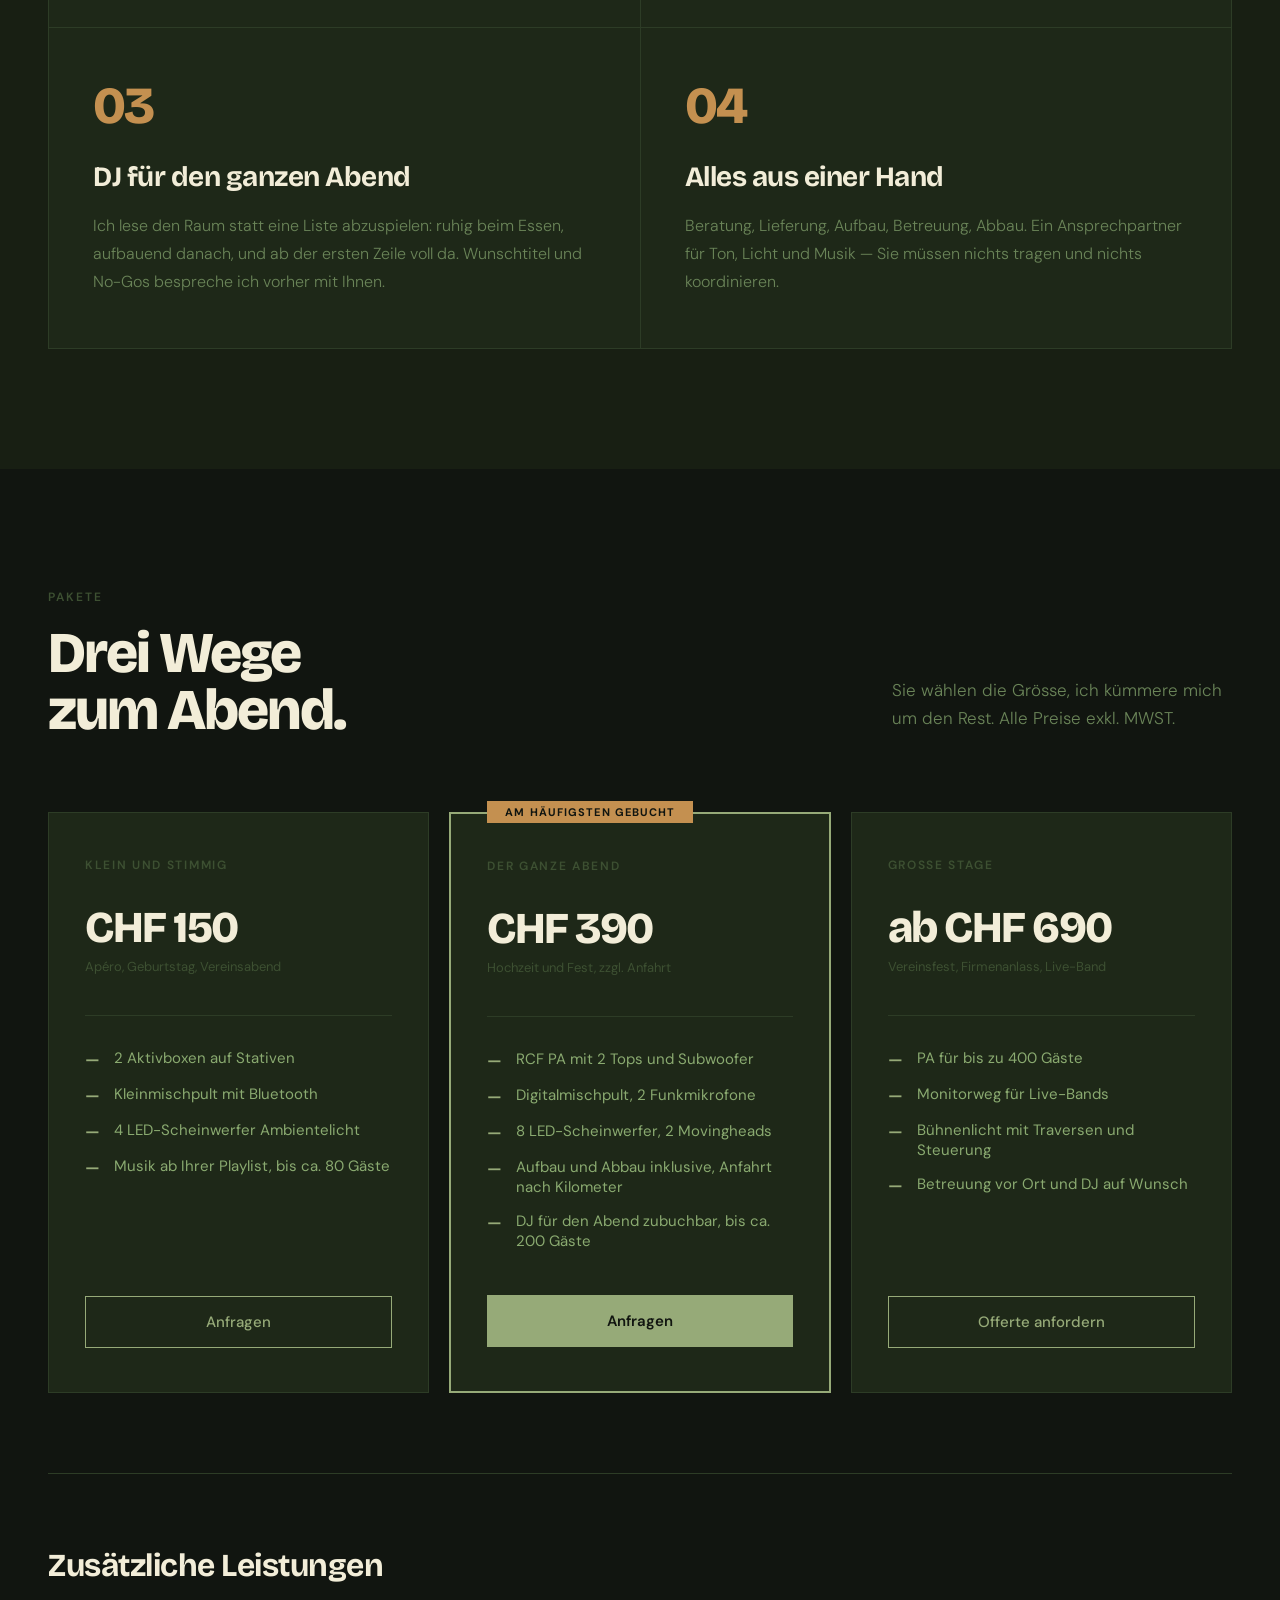
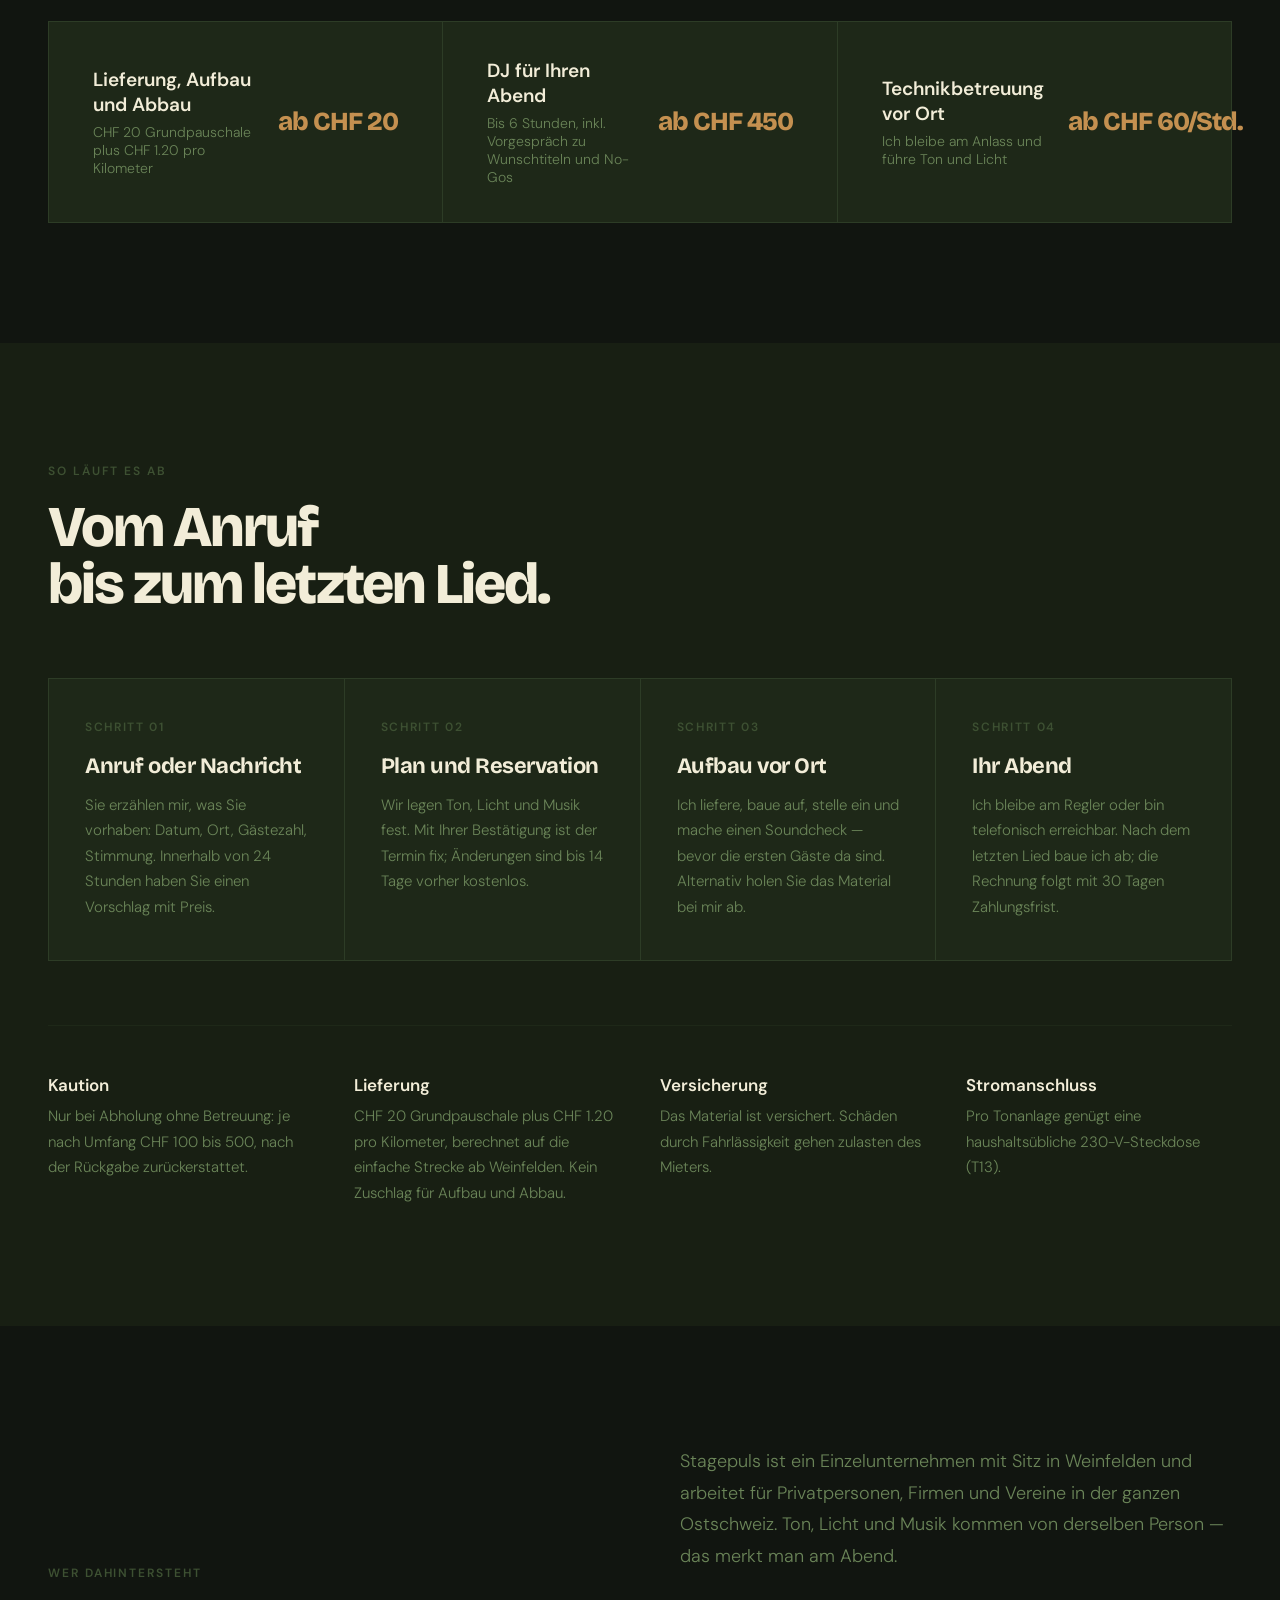
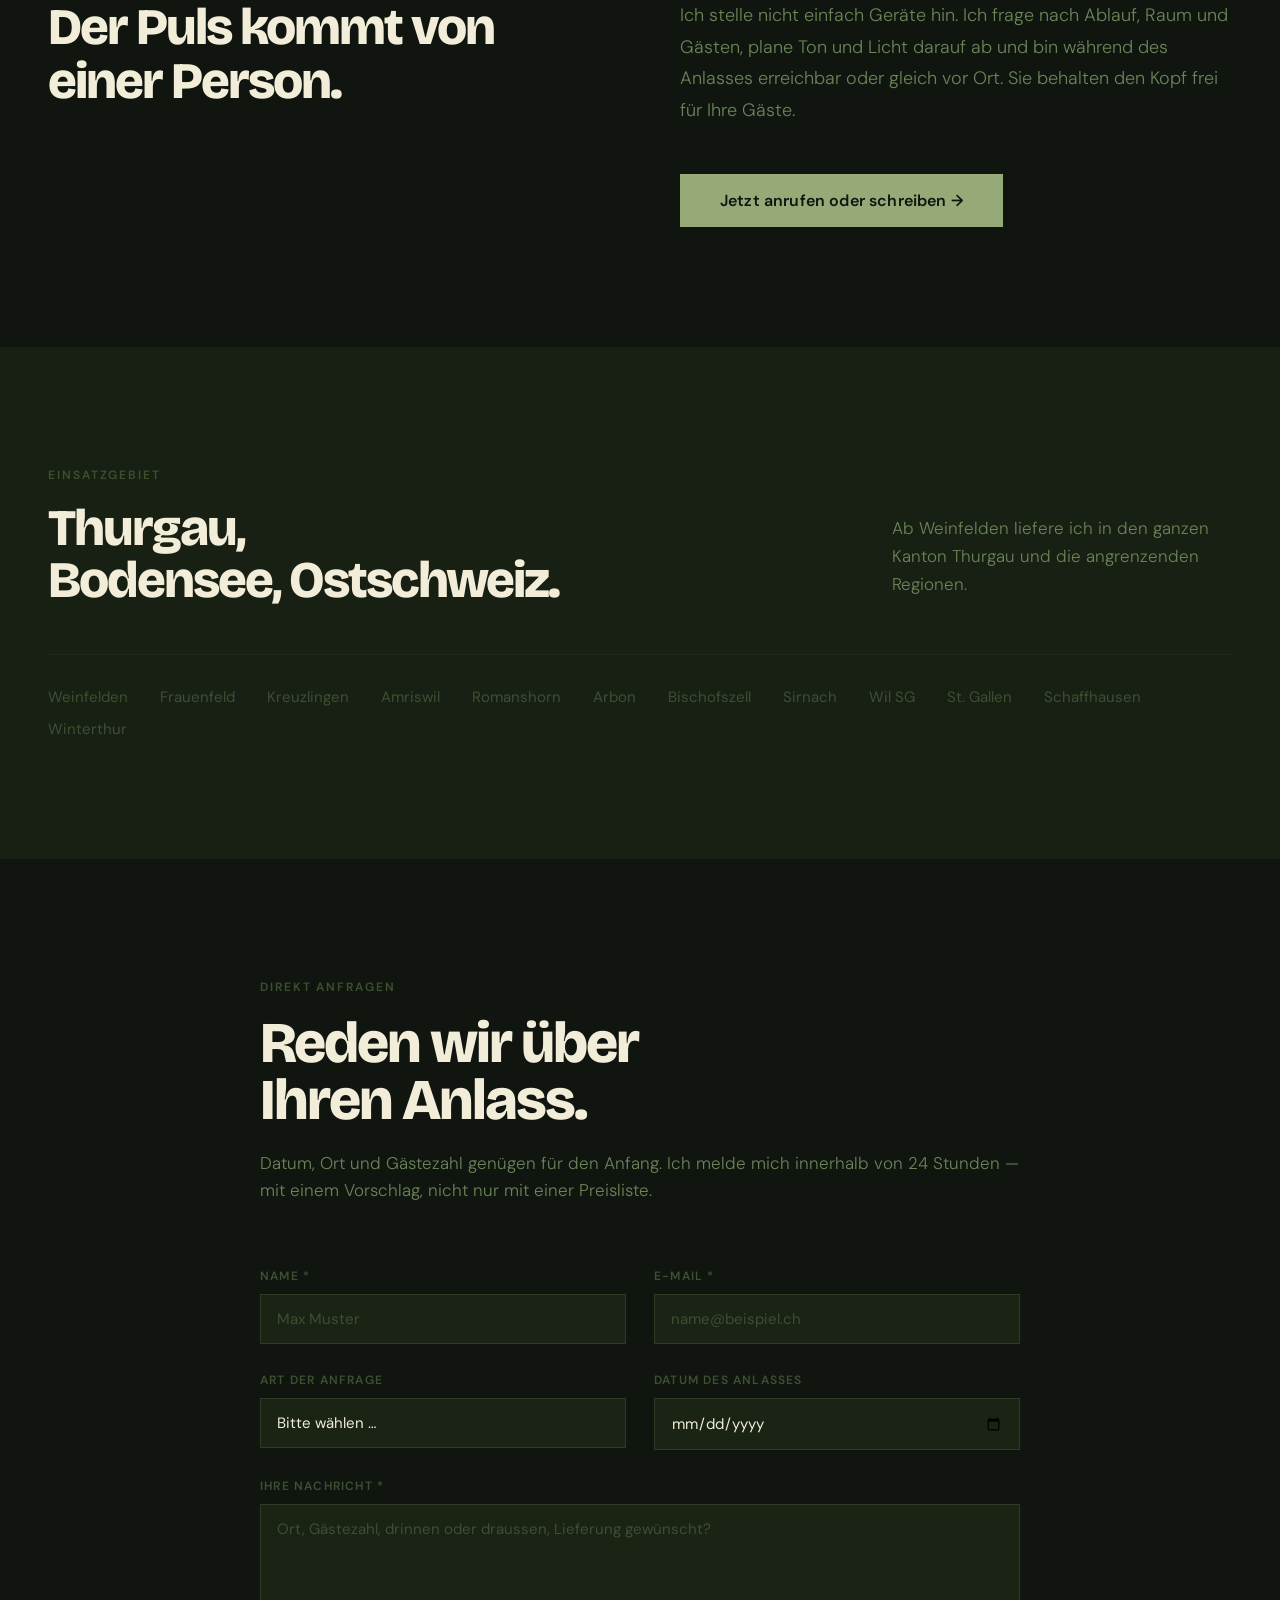
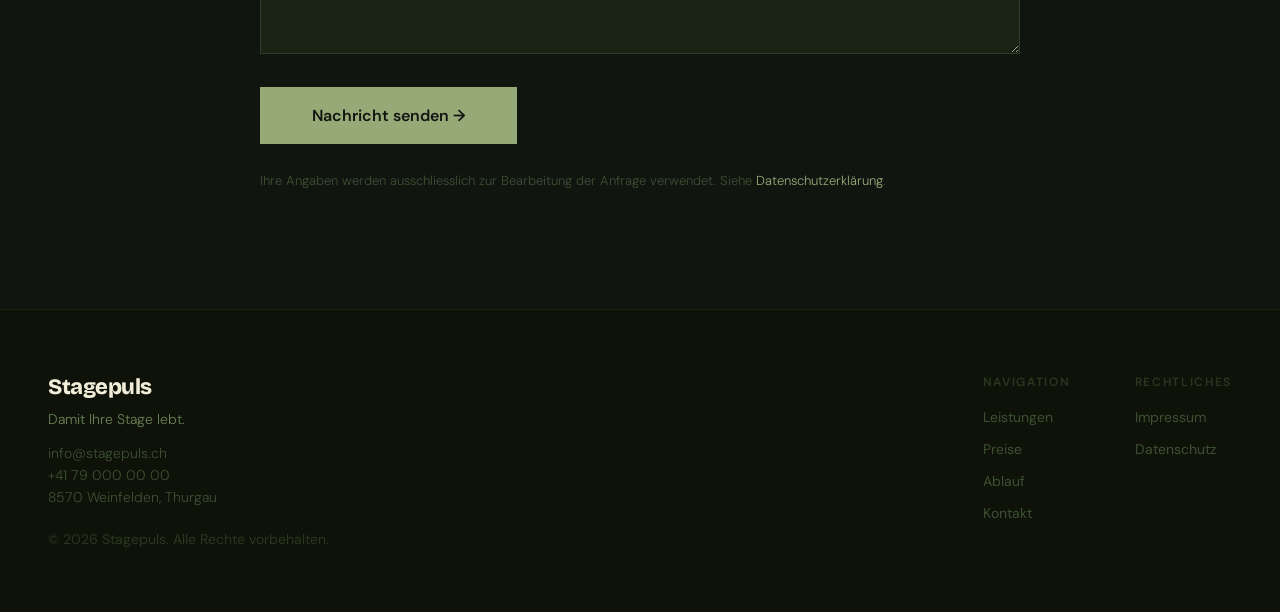
==== commit 34de0999: "Update Klein und stimmig package price to CHF 150 Co-Authored-By: Claude Sonnet 5 <noreply@anthropic" ====
--- a/index.html
+++ b/index.html
@@ -96,7 +96,7 @@
 
       <div class="price-card" data-animate data-delay="0">
         <p class="price-card__label">Klein und stimmig</p>
-        <p class="price-card__price">CHF 180</p>
+        <p class="price-card__price">CHF 150</p>
         <p class="price-card__sub">Apéro, Geburtstag, Vereinsabend</p>
         <div class="price-card__list">
           <div class="price-card__item"><span class="price-card__dash">—</span><p class="price-card__item-text">2 Aktivboxen auf Stativen</p></div>
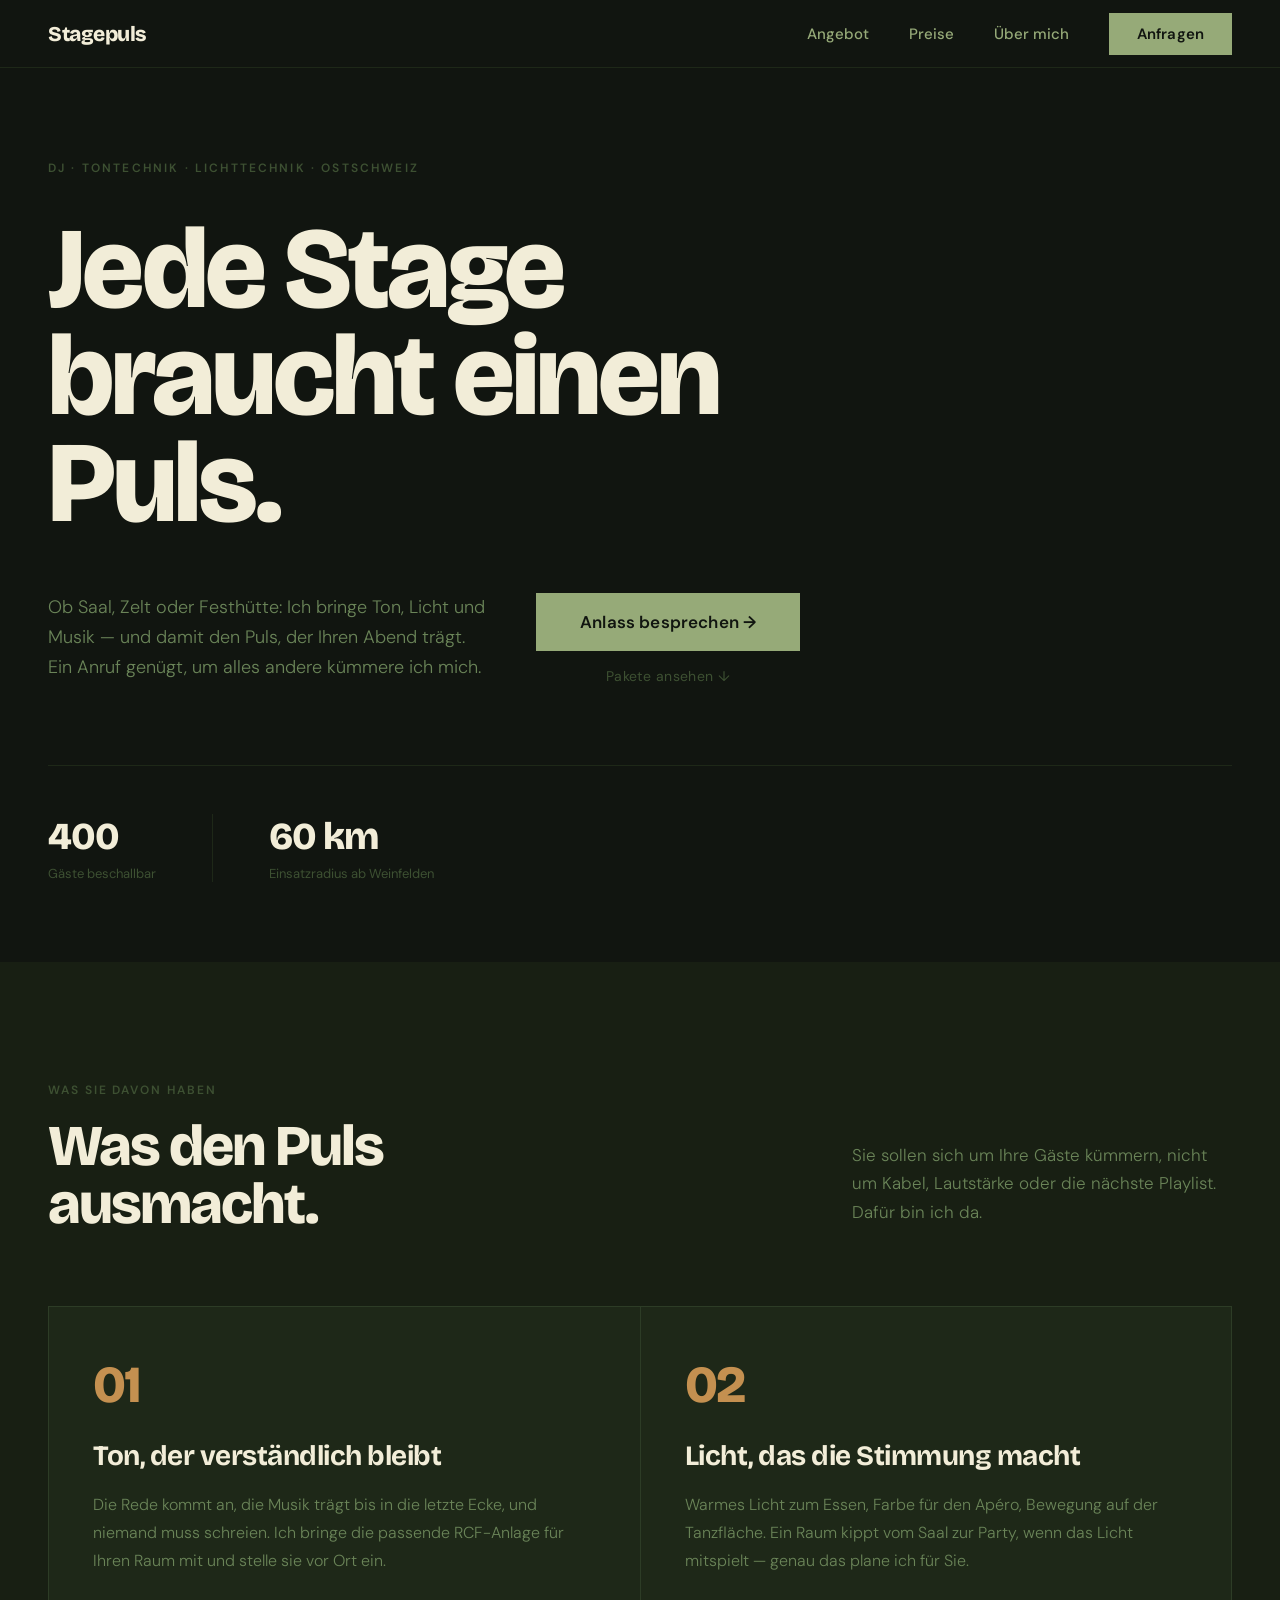
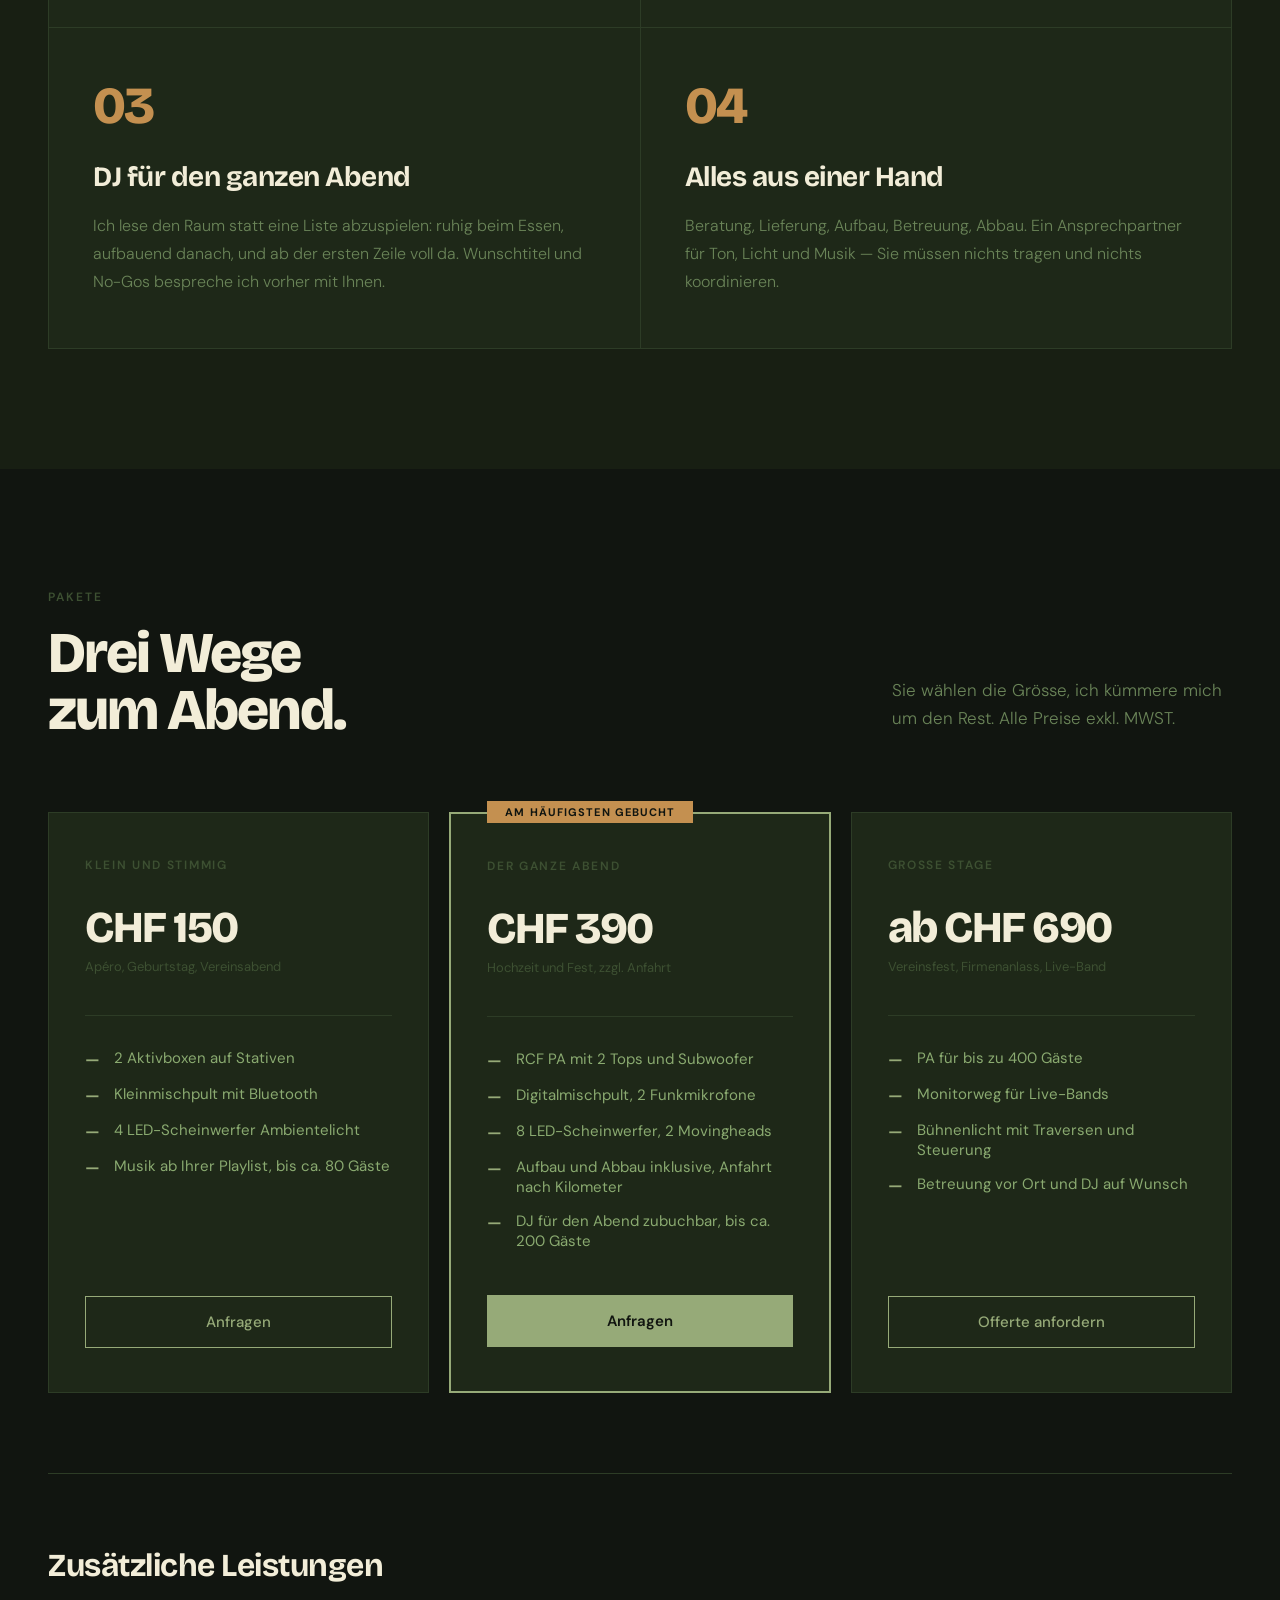
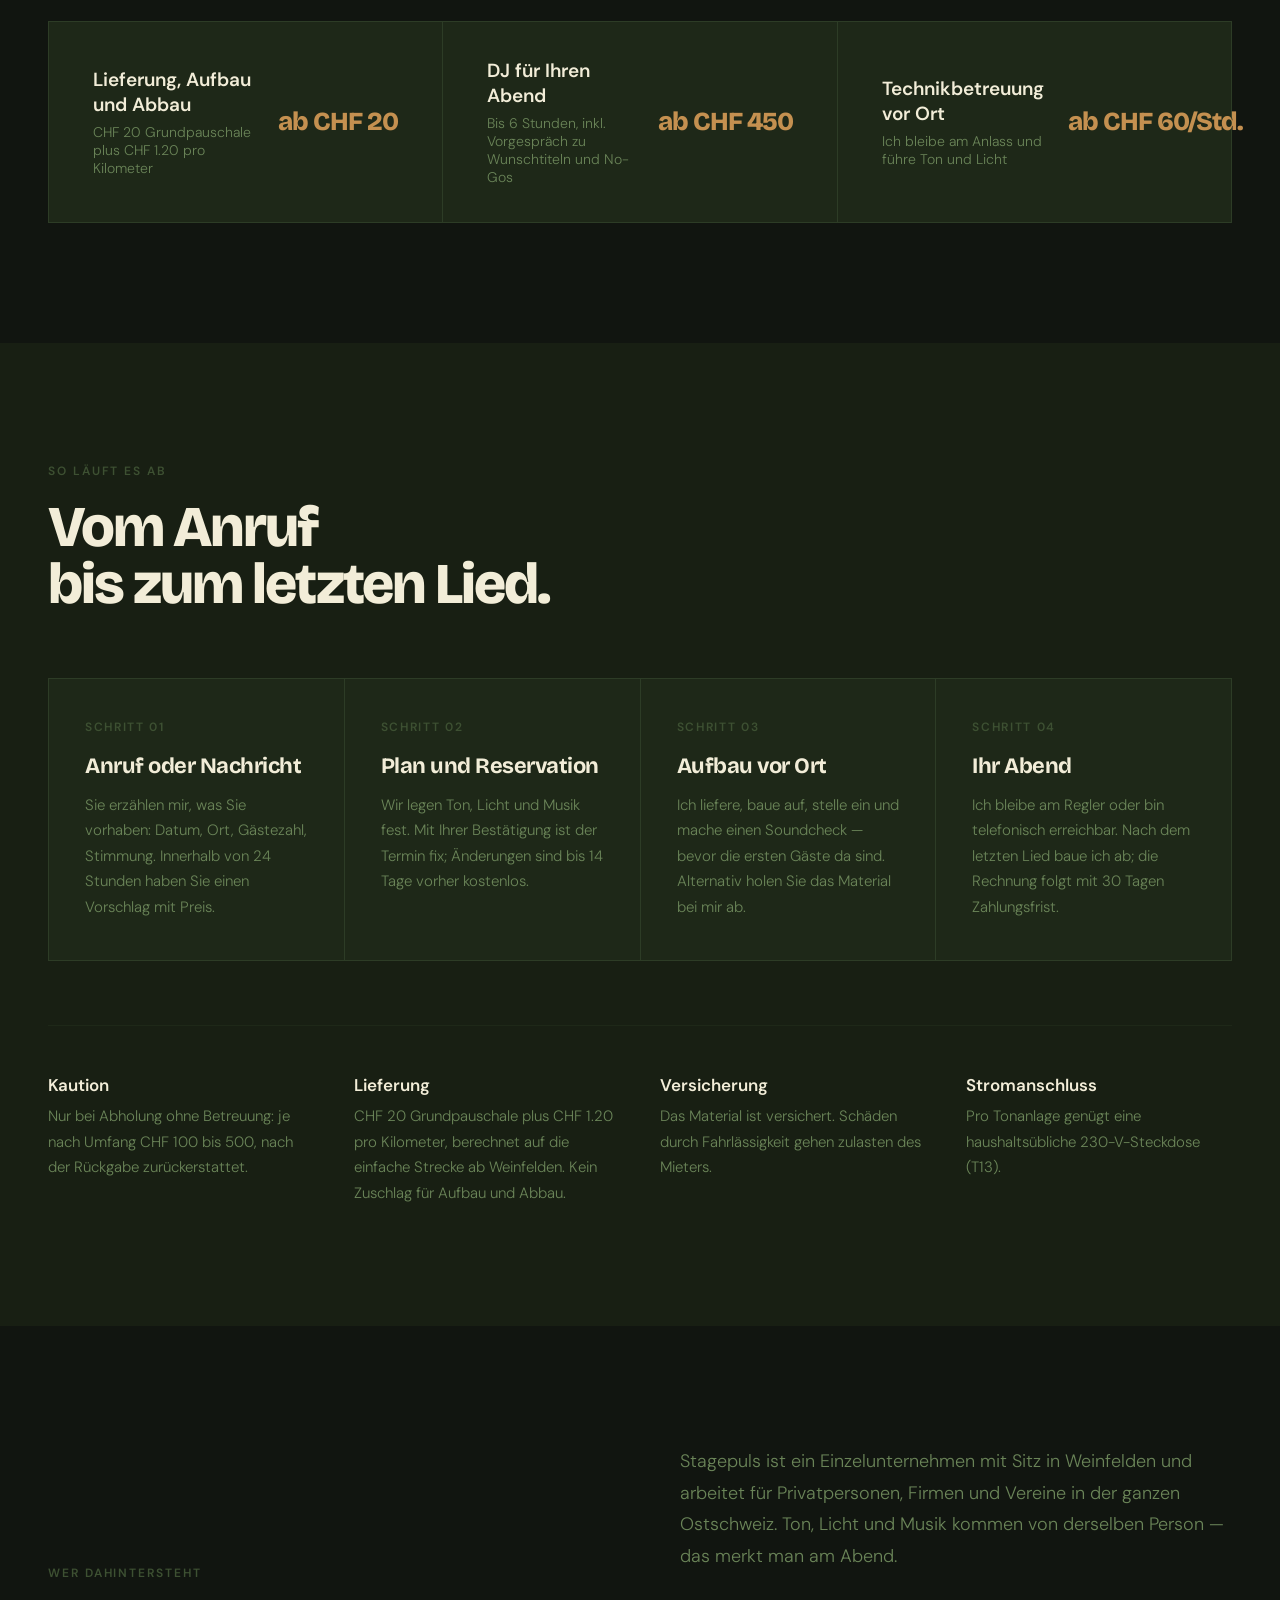
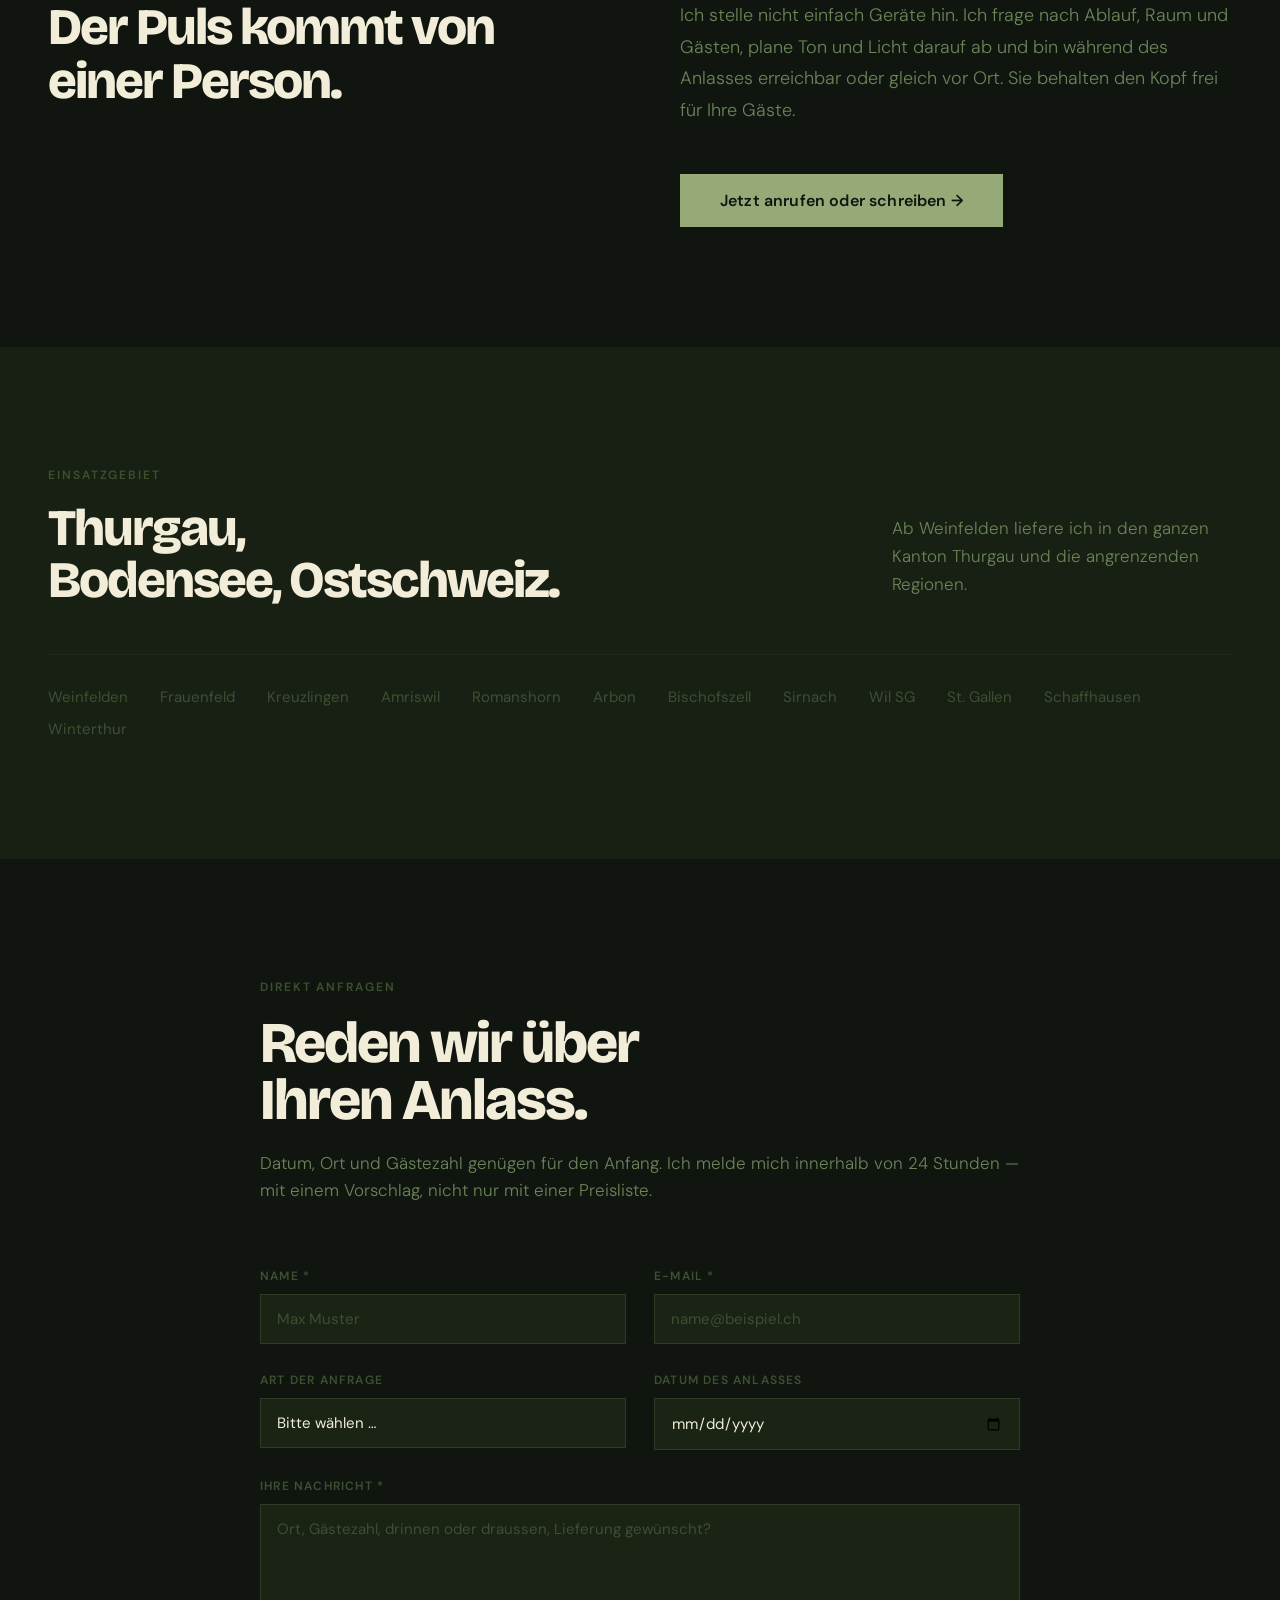
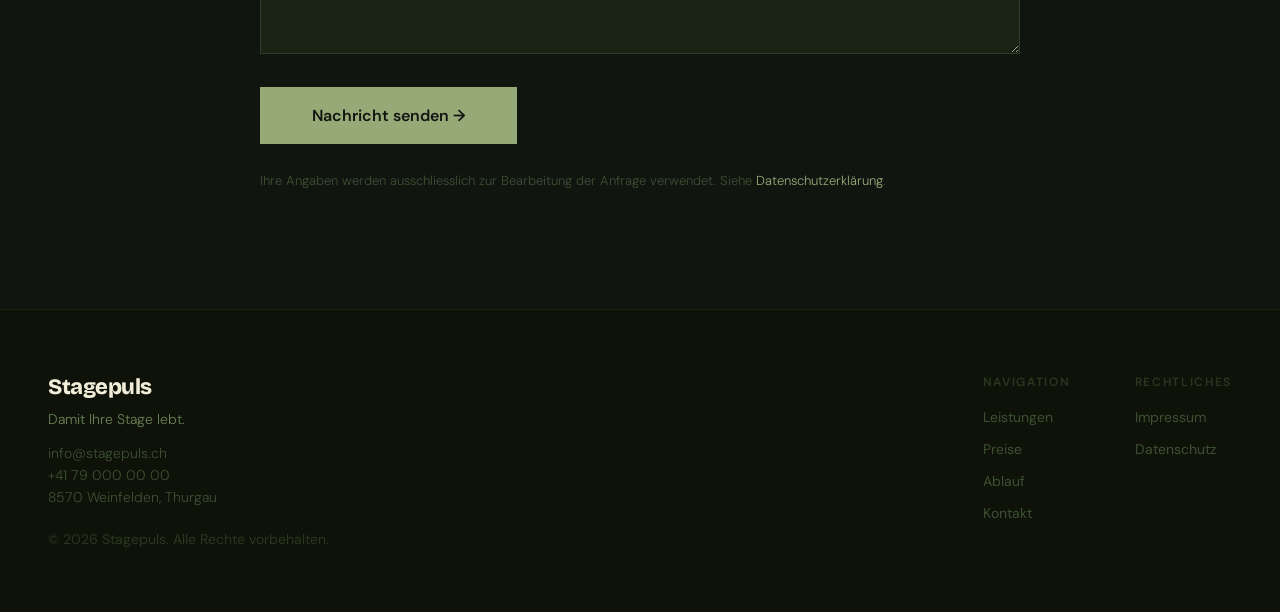
==== commit a05b7273: "Header-Navigation: "Leistungen" zu "Angebot" ändern Co-Authored-By: Claude Sonnet 5 <noreply@anthrop" ====
--- a/index.html
+++ b/index.html
@@ -17,7 +17,7 @@
 <nav class="nav">
   <a href="#" class="nav__logo">Stagepuls</a>
   <div class="nav__links">
-    <a href="#leistungen" class="nav__link">Leistungen</a>
+    <a href="#leistungen" class="nav__link">Angebot</a>
     <a href="#preise" class="nav__link">Preise</a>
     <a href="#ueber" class="nav__link">Über mich</a>
     <button type="button" class="btn btn--primary" data-open-modal>Anfragen</button>
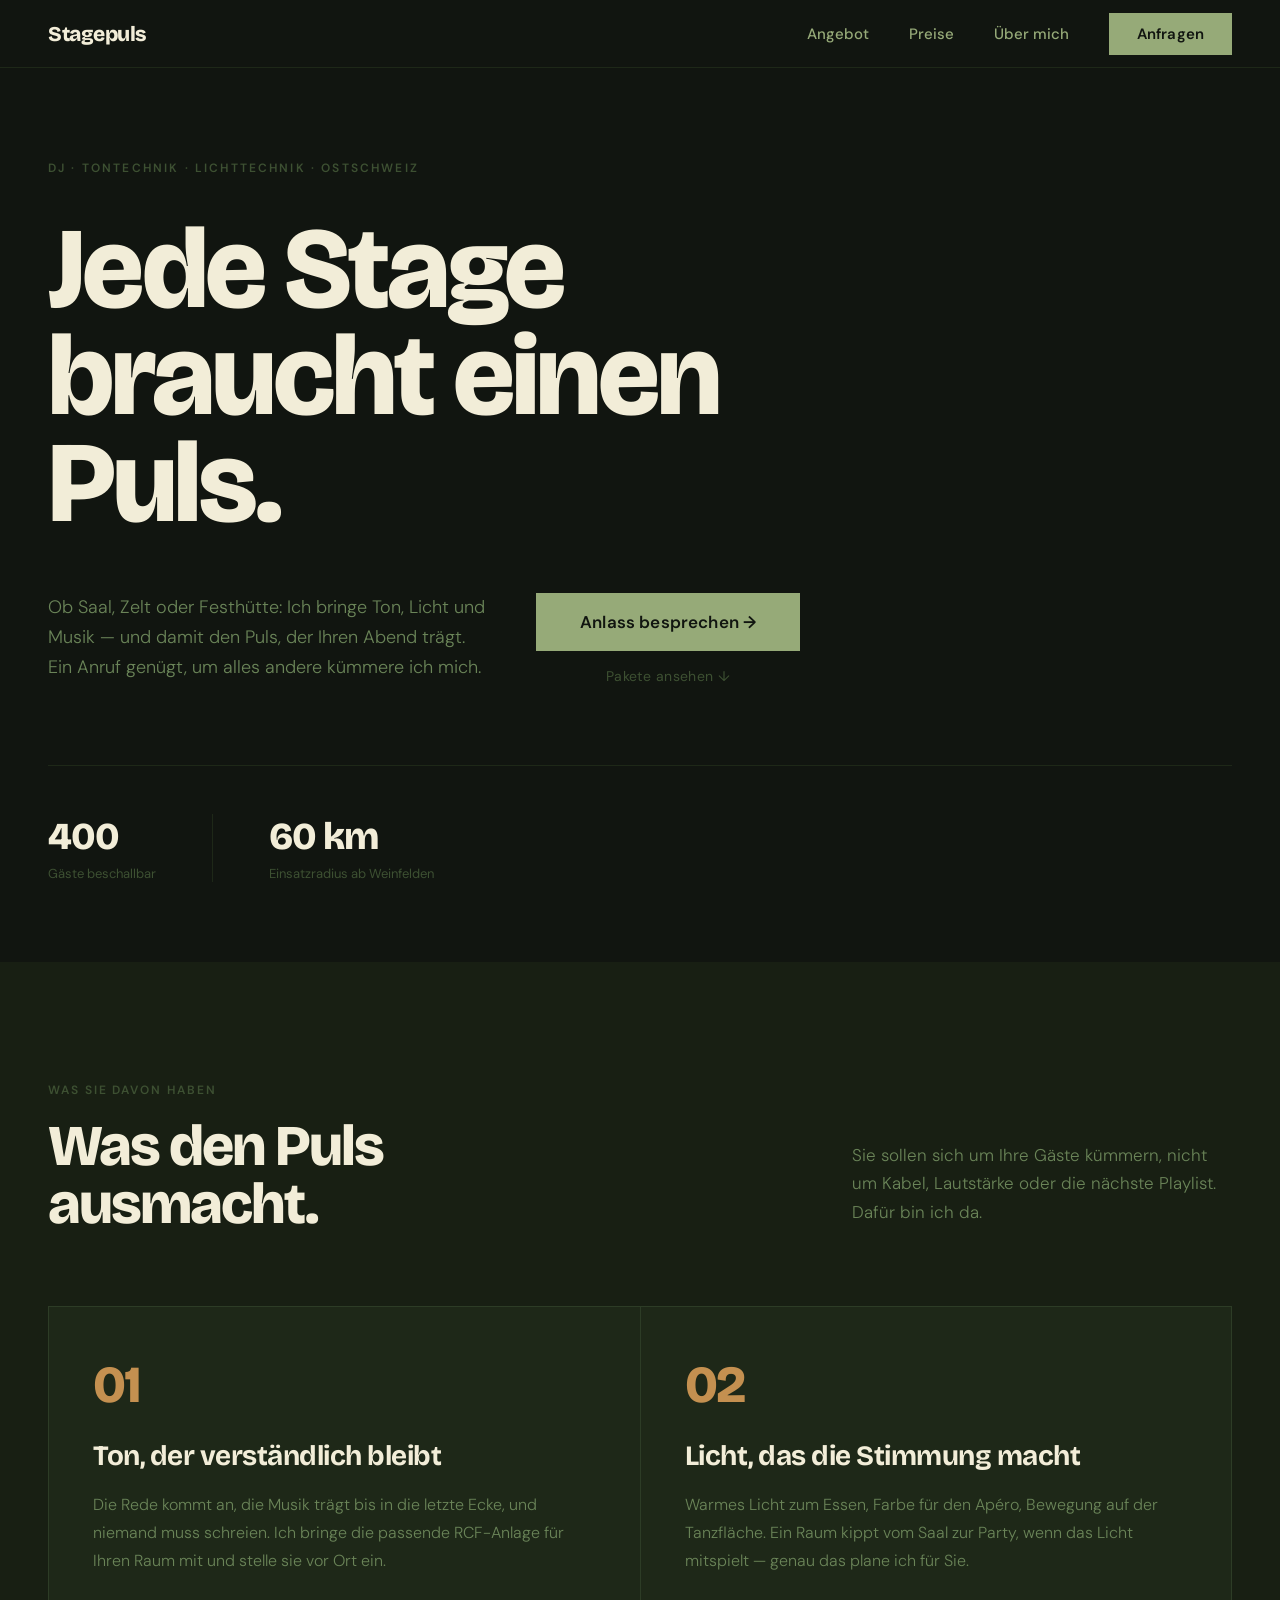
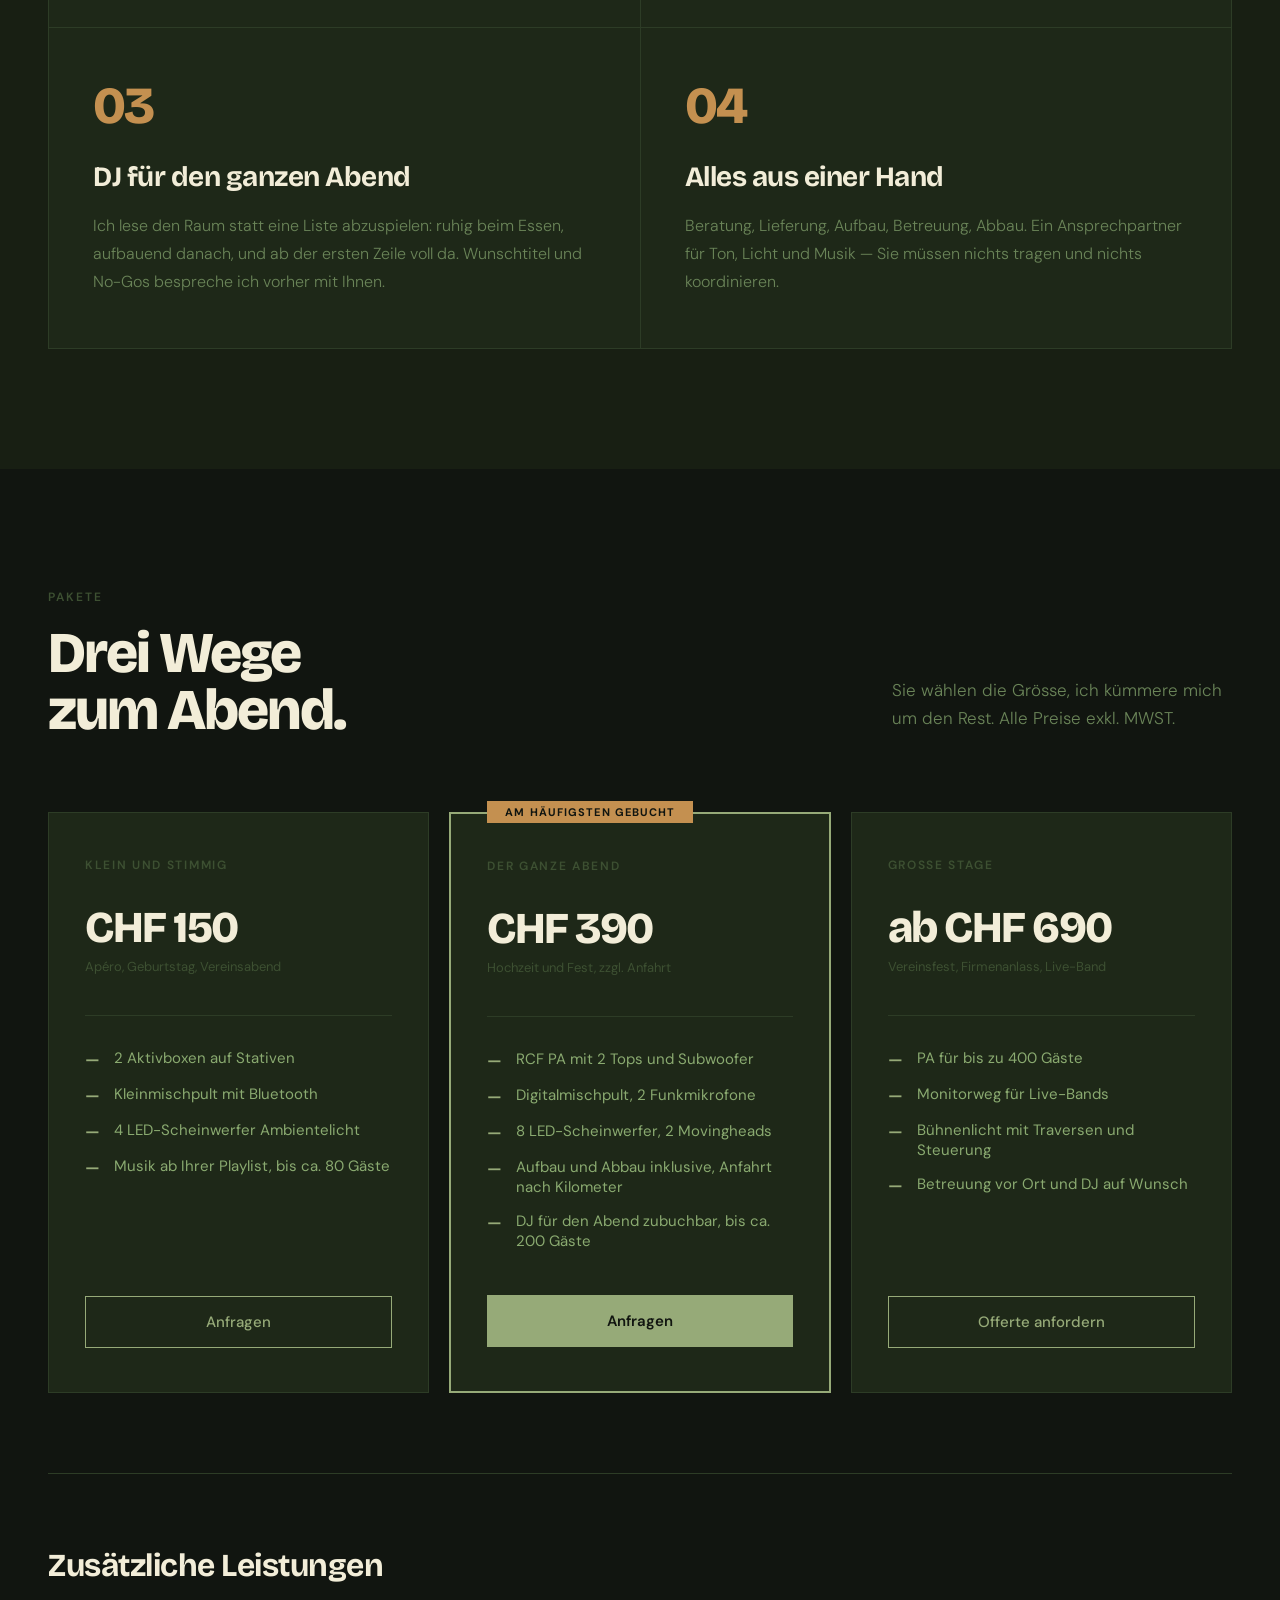
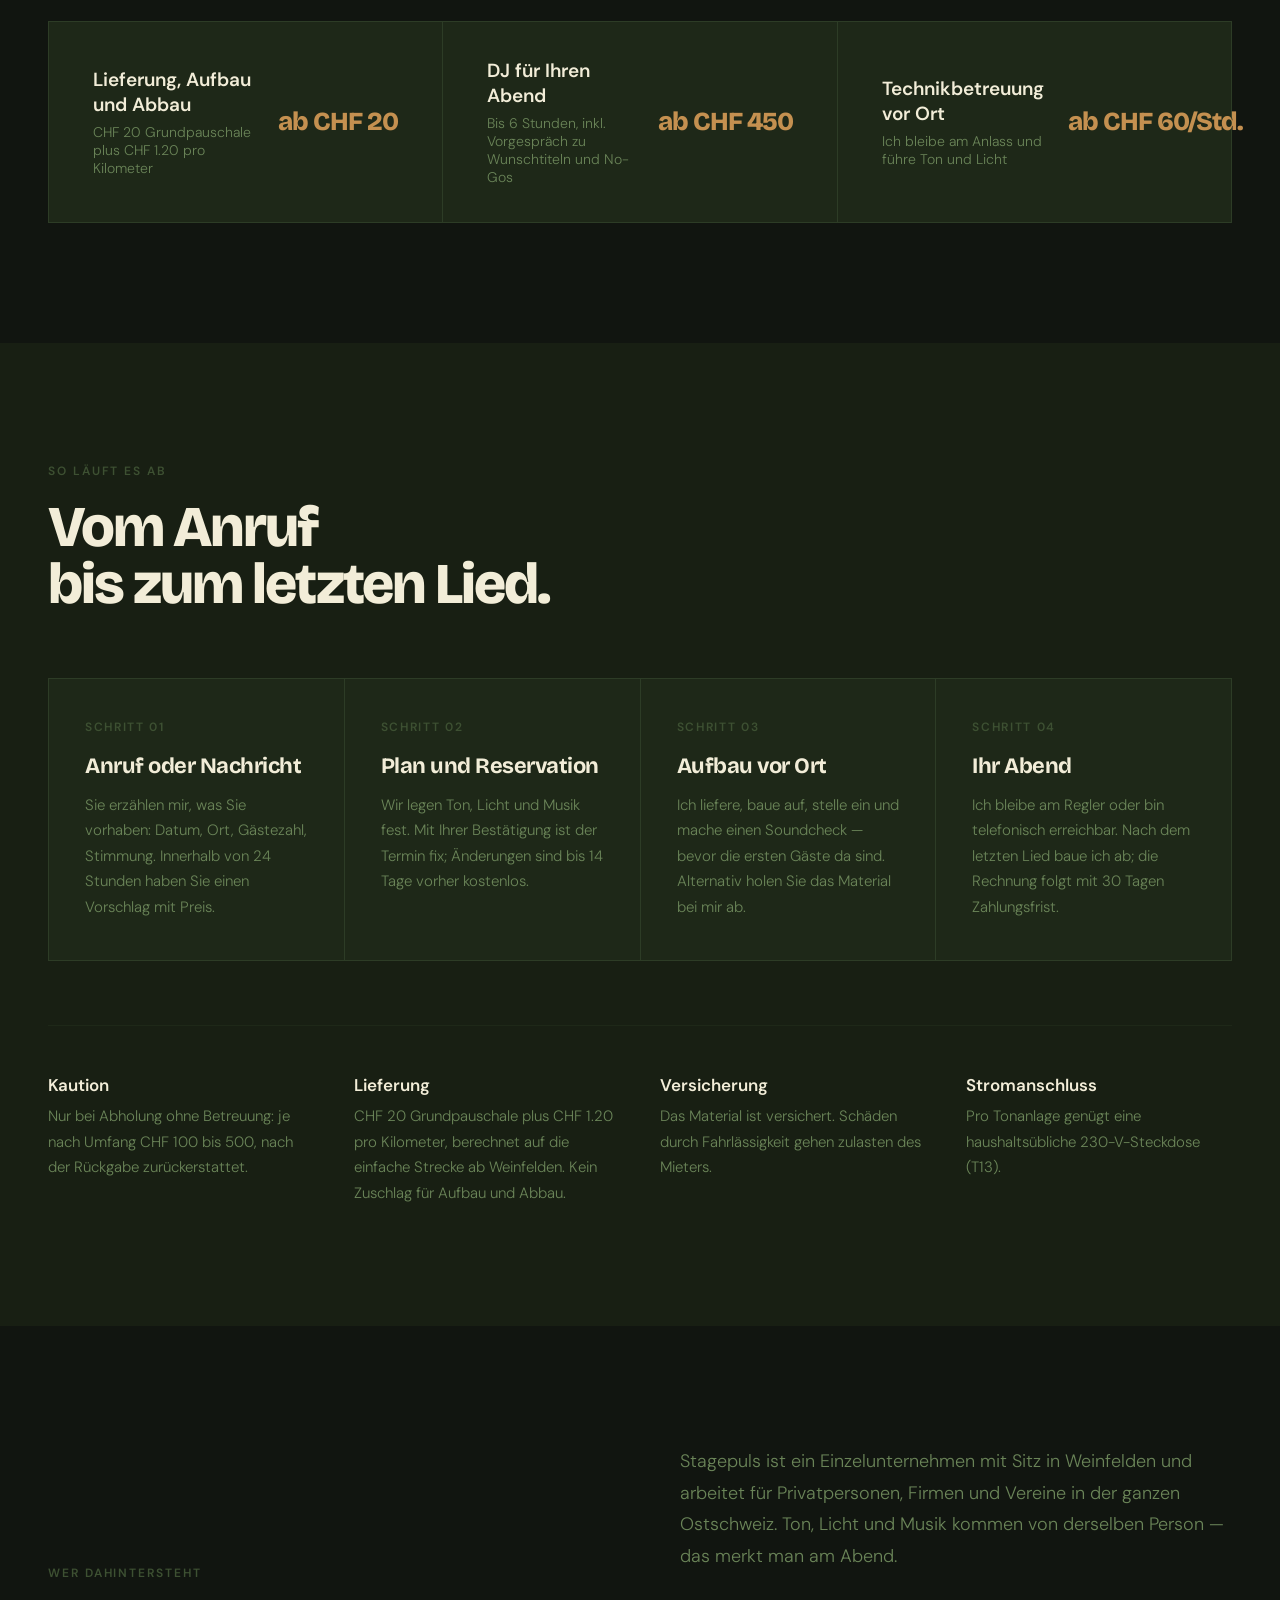
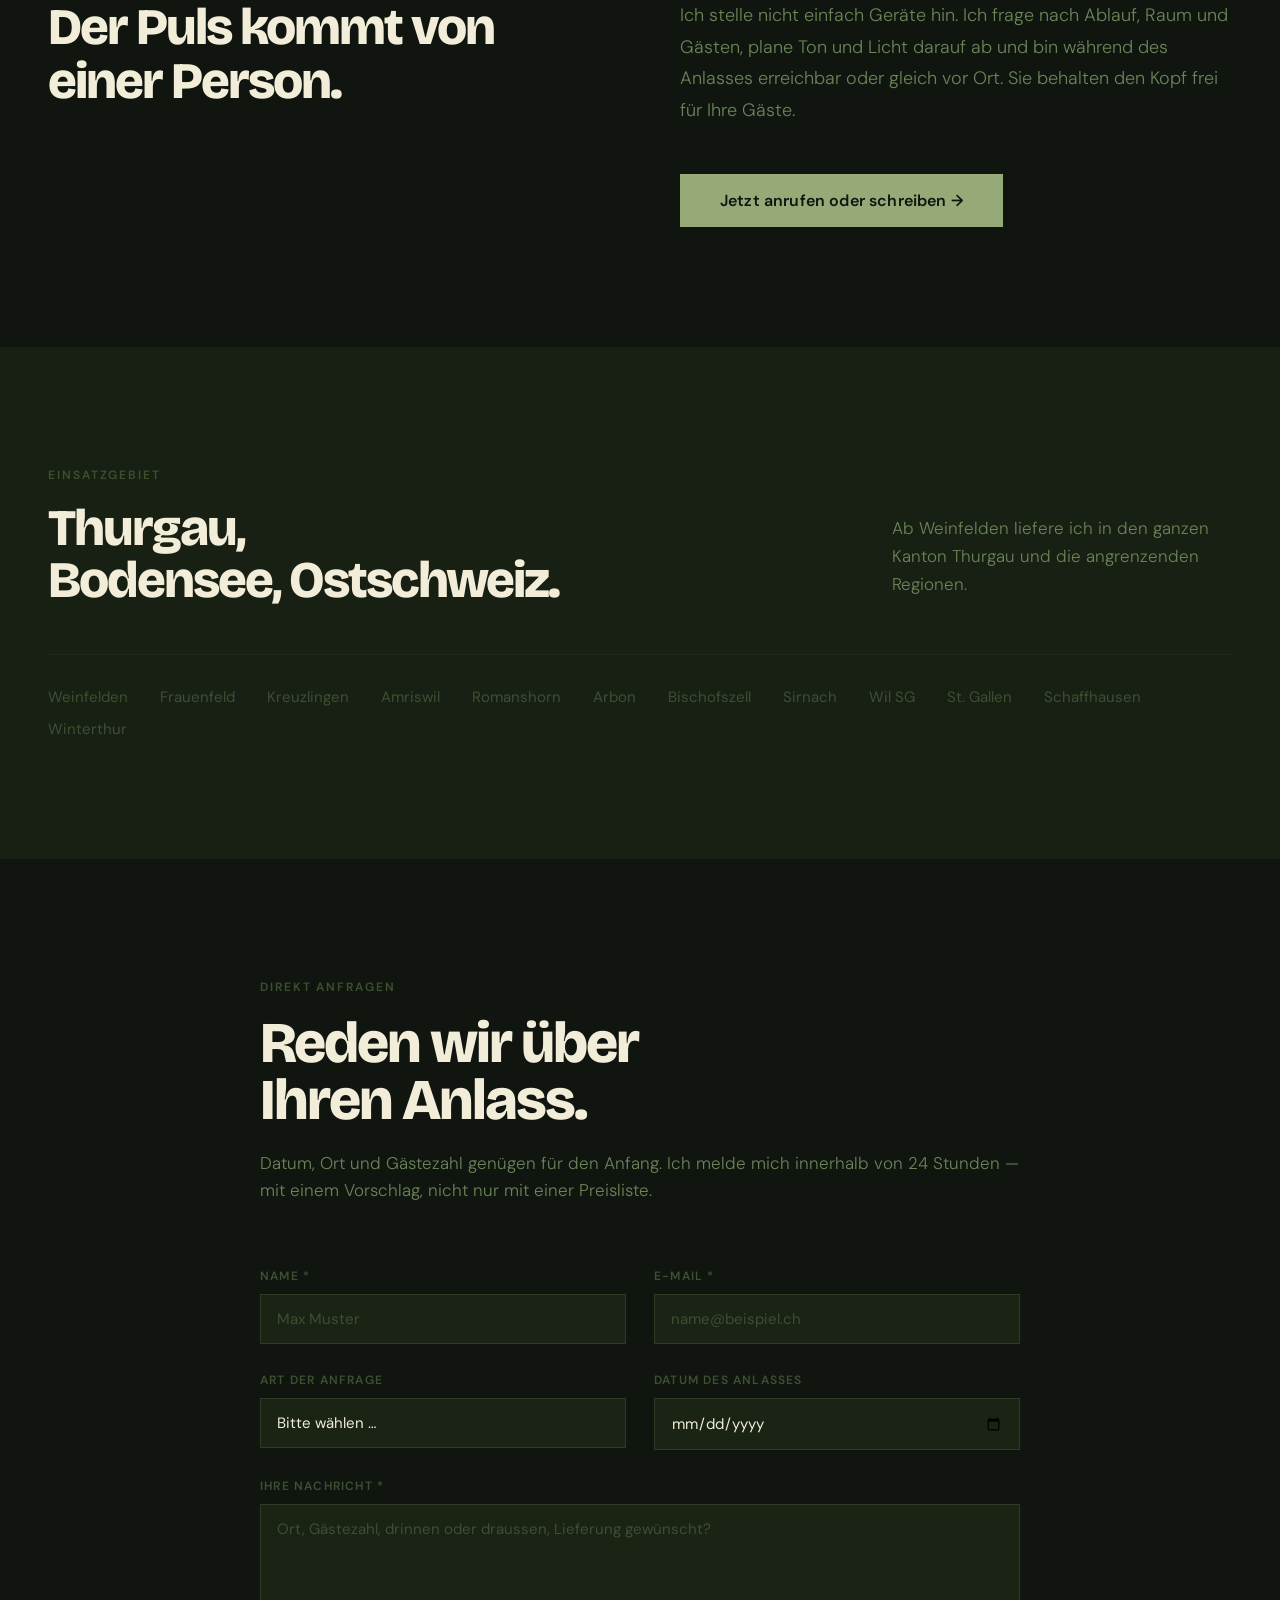
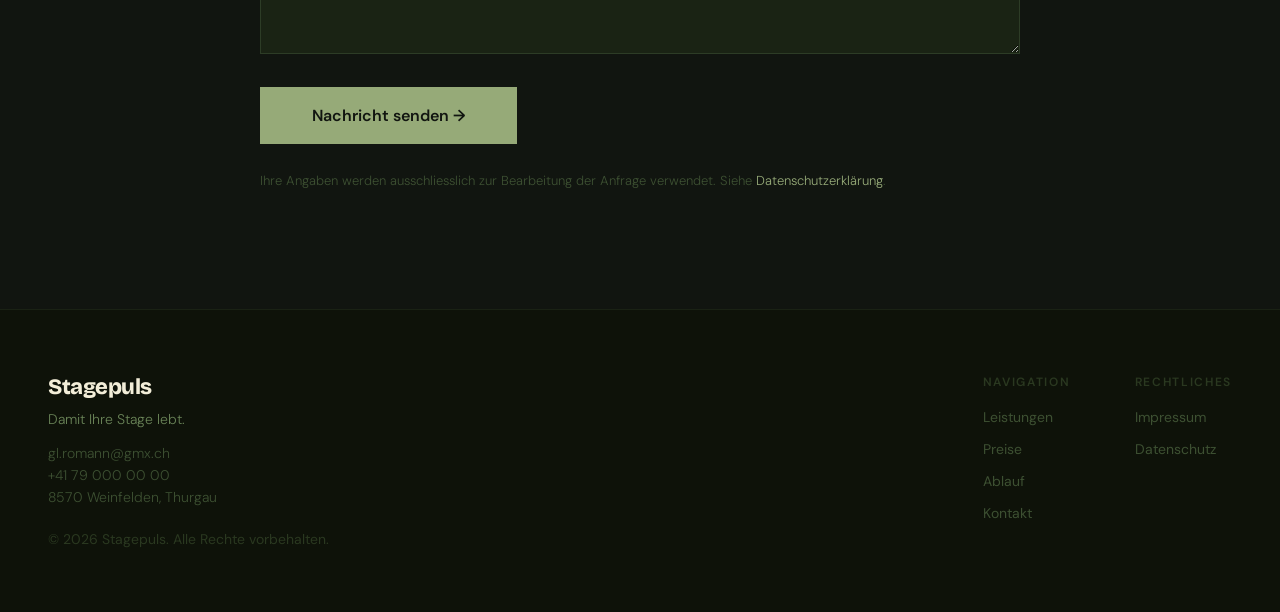
==== commit cb2072b4: "Kontakt-E-Mail überall auf gl.romann@gmx.ch umstellen Co-Authored-By: Claude Sonnet 5 <noreply@anthr" ====
--- a/index.html
+++ b/index.html
@@ -6,7 +6,7 @@
 <title>Stagepuls — DJ, Ton- und Lichttechnik für Ihren Anlass | Weinfelden, Thurgau</title>
 <meta name="description" content="Stagepuls aus Weinfelden sorgt für Stimmung: DJ, Tonanlagen (RCF) und Lichttechnik (Eurolite) für Hochzeiten, Firmenanlässe und Vereinsfeste in Thurgau, am Bodensee und in der Ostschweiz — geliefert, aufgebaut und betreut.">
 <meta name="keywords" content="DJ Thurgau, DJ Hochzeit Ostschweiz, PA-System mieten Thurgau, Lichttechnik mieten Weinfelden, Eventtechnik Ostschweiz, Tonanlage mieten Bodensee">
-<link rel="canonical" href="https://stagepuls.ch/">
+<link rel="canonical" href="https://gian-lucaromann.ch/">
 <link rel="preconnect" href="https://fonts.googleapis.com">
 <link rel="preconnect" href="https://fonts.gstatic.com" crossorigin>
 <link href="https://fonts.googleapis.com/css2?family=Bricolage+Grotesque:opsz,wght@12..96,400;12..96,600;12..96,700;12..96,800&family=DM+Sans:wght@300;400;500;600&display=swap" rel="stylesheet">
@@ -263,7 +263,8 @@
       <p class="contact__lead">Datum, Ort und Gästezahl genügen für den Anfang. Ich melde mich innerhalb von 24 Stunden — mit einem Vorschlag, nicht nur mit einer Preisliste.</p>
     </div>
 
-    <form action="https://formsubmit.co/info@stagepuls.ch" method="POST" class="form" data-animate data-delay="100">
+    <form action="https://formsubmit.co/gl.romann@gmx.ch" method="POST" class="form" data-animate data-delay="100">
+      <input type="hidden" name="_next" value="https://gian-lucaromann.ch/">
       <div class="form-row">
         <div class="field">
           <label for="name">Name *</label>
@@ -310,7 +311,7 @@
       <p class="footer__brand">Stagepuls</p>
       <p class="footer__tagline">Damit Ihre Stage lebt.</p>
       <div class="footer__meta">
-        <p>info@stagepuls.ch</p>
+        <p>gl.romann@gmx.ch</p>
         <p>+41 79 000 00 00</p>
         <p>8570 Weinfelden, Thurgau</p>
       </div>
@@ -338,7 +339,8 @@
     <button type="button" class="modal__close" data-close-modal aria-label="Schliessen">×</button>
     <p class="modal__eyebrow">Anfrage</p>
     <h3 class="modal__title">Reden wir über<br>Ihren Anlass.</h3>
-    <form action="https://formsubmit.co/info@stagepuls.ch" method="POST" class="form">
+    <form action="https://formsubmit.co/gl.romann@gmx.ch" method="POST" class="form">
+      <input type="hidden" name="_next" value="https://gian-lucaromann.ch/">
       <div class="field">
         <label for="modal-name">Name *</label>
         <input type="text" id="modal-name" name="name" placeholder="Max Muster" required>
